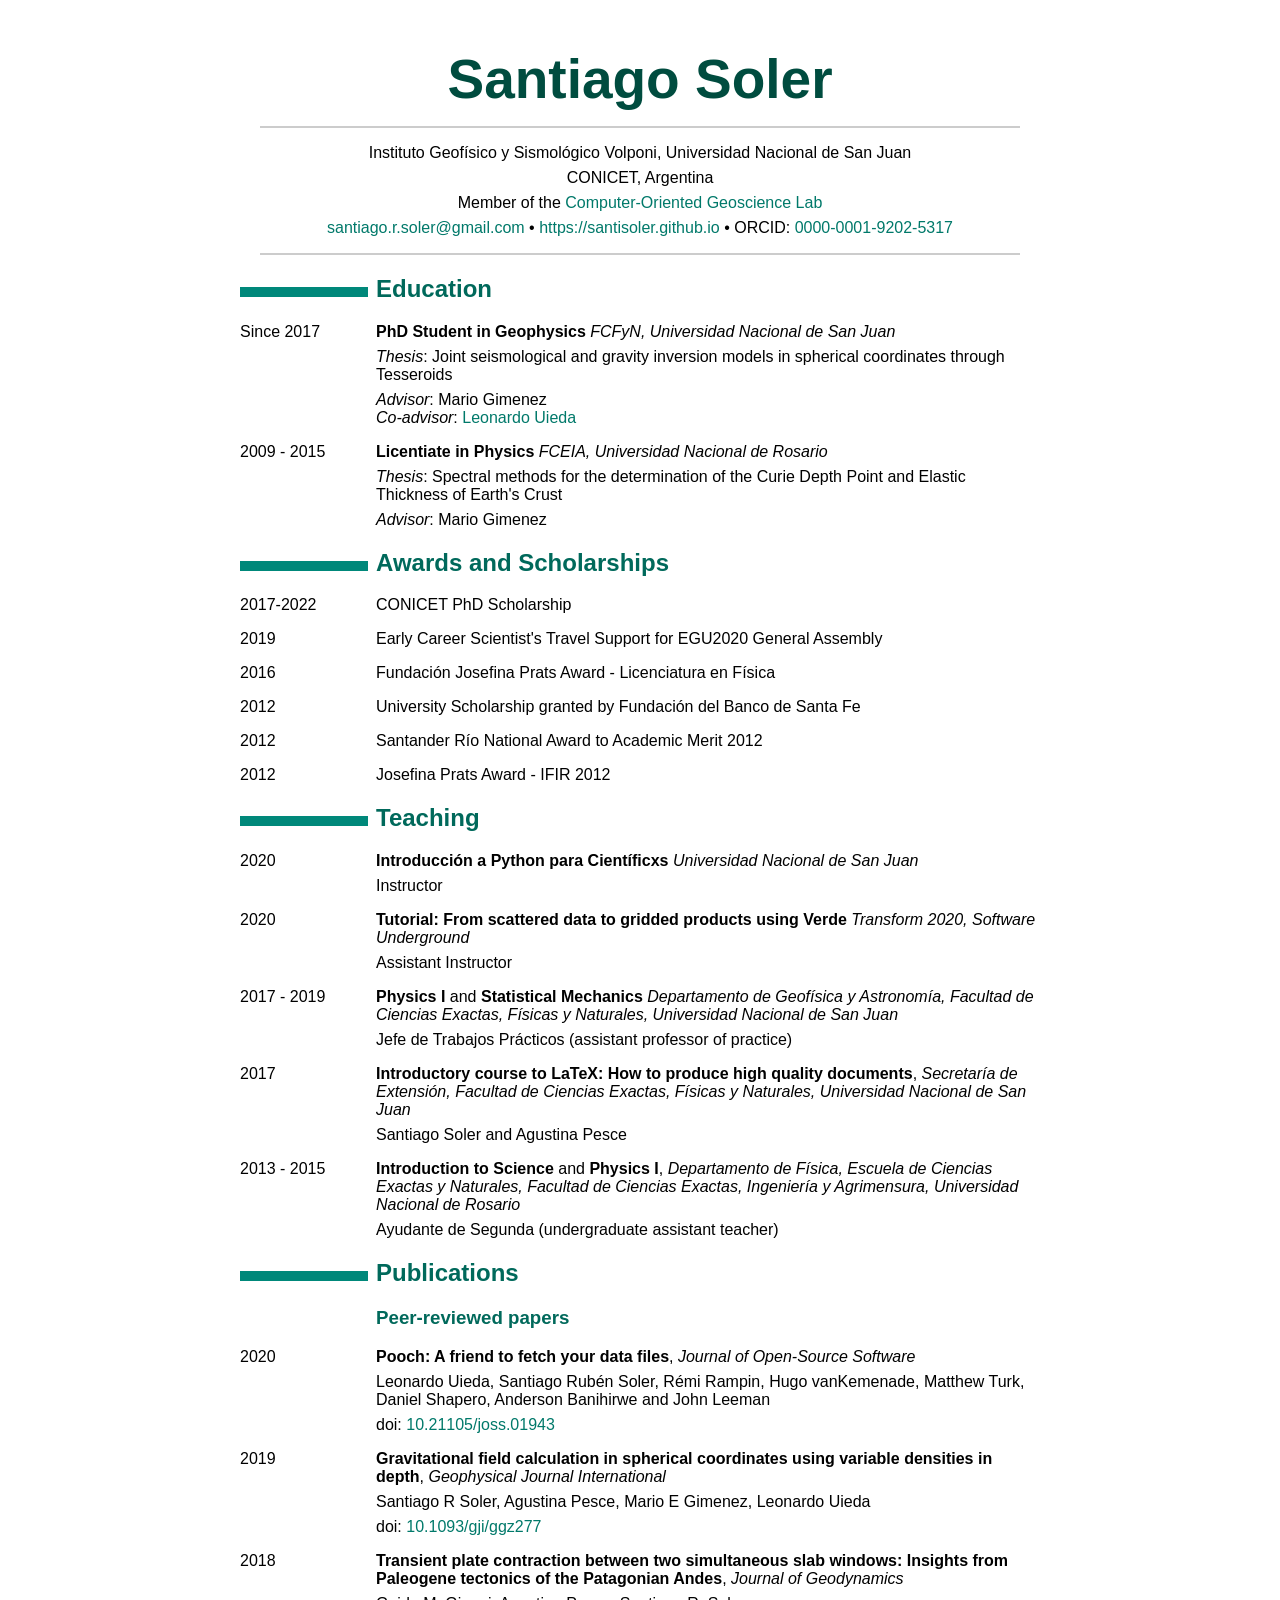
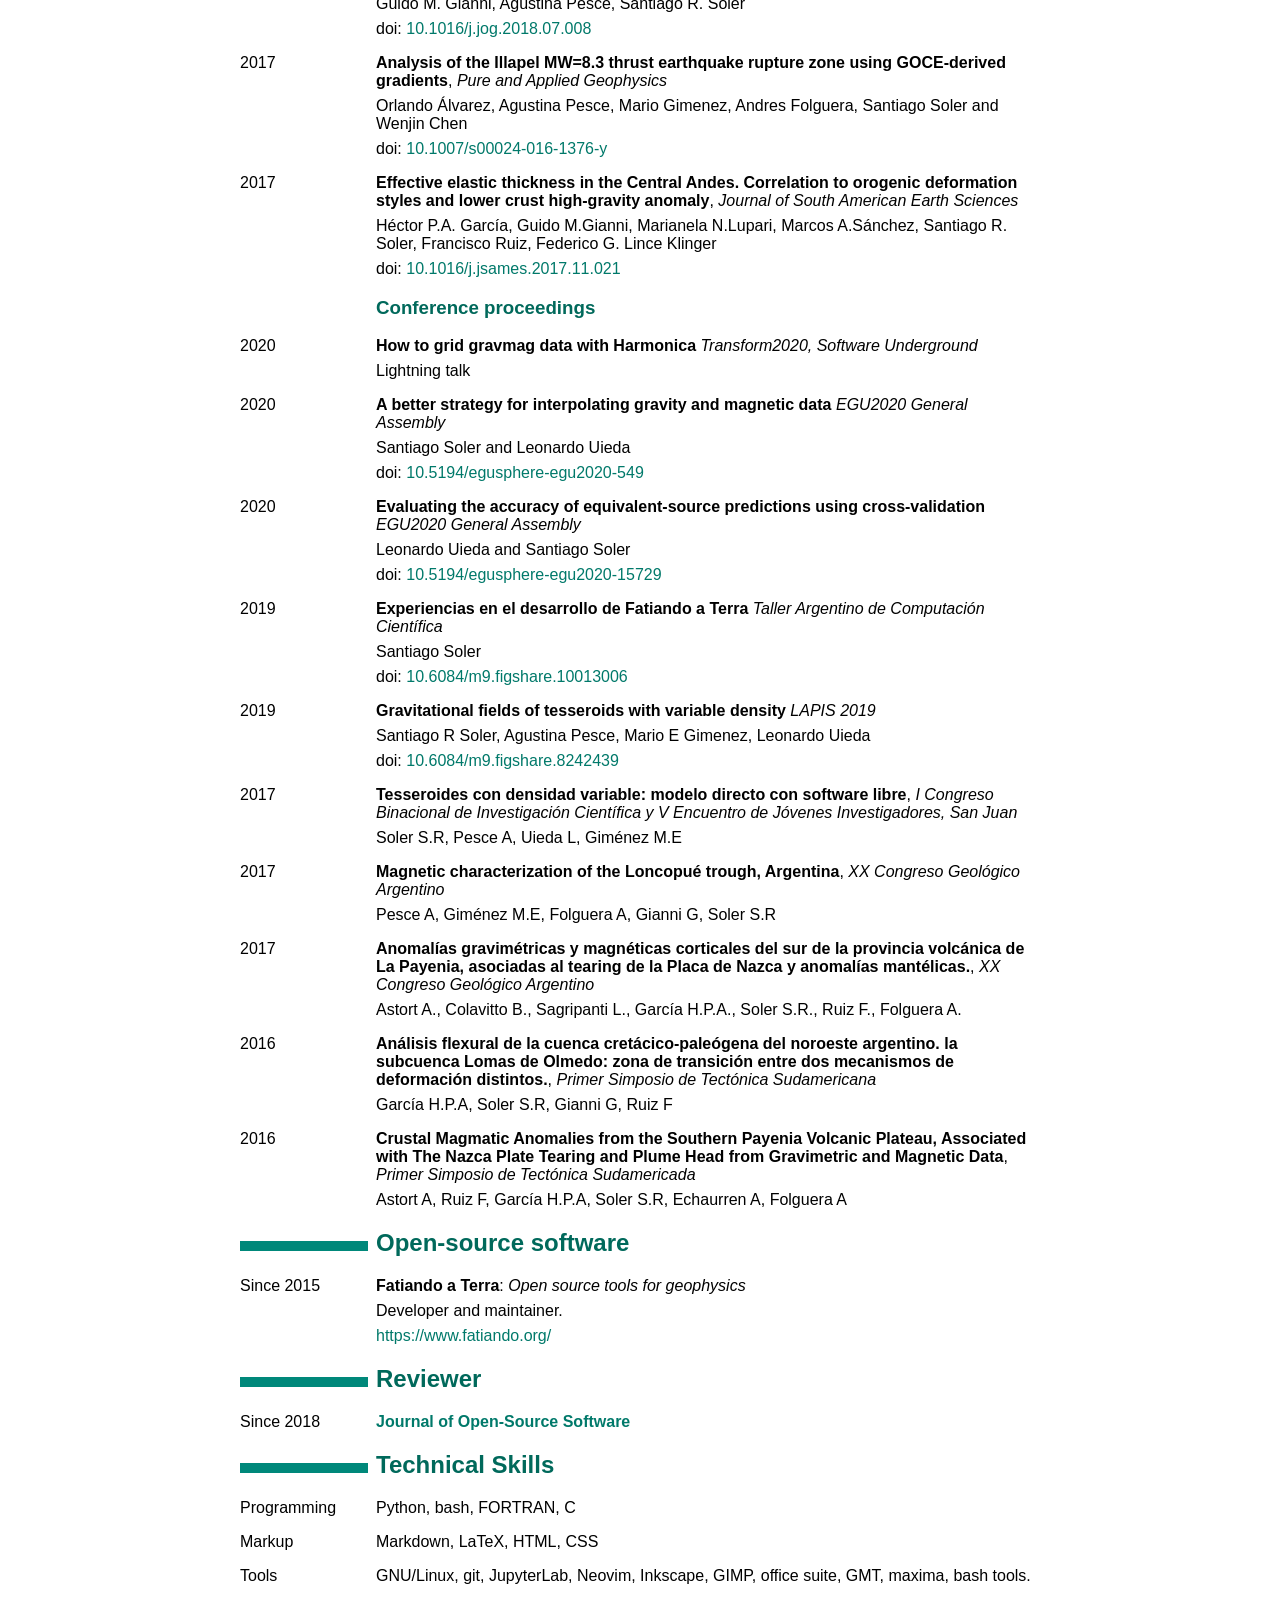
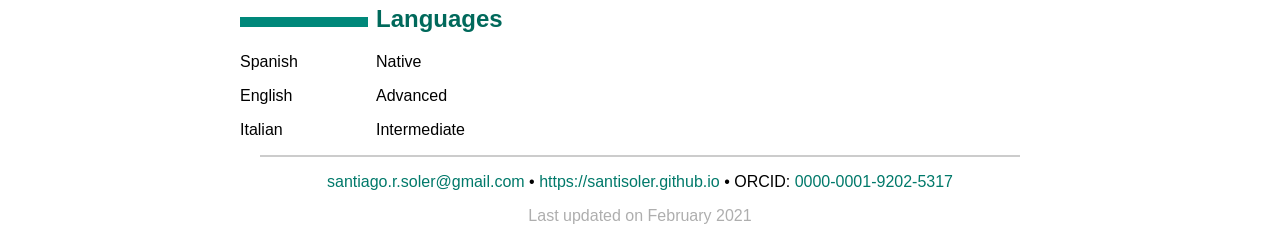
==== index.html @ 2dee93b8 "Deploying to gh-pages from  @ 6dc5b570f784174e209e30cb2386d38e59ea3ace 🚀" ====
<!DOCTYPE html>
<!-- Custom HTML Template for Pandoc intended to build the CV -->
<!-- This is a fork from template.html5 that can be found on -->
<!-- https://github.com/jgm/pandoc-templates/tree/2.5 -->
<html xmlns="http://www.w3.org/1999/xhtml" lang="" xml:lang="">
  <head>
      <meta charset="utf-8" />
      <meta name="generator" content="pandoc" />
      <meta name="viewport" content="width=device-width, initial-scale=1.0, user-scalable=yes" />
                  <title>Santiago Soler</title>
      <style type="text/css">
          code{white-space: pre-wrap;}
          span.smallcaps{font-variant: small-caps;}
          span.underline{text-decoration: underline;}
          div.column{display: inline-block; vertical-align: top; width: 50%;}
          </style>
              <link rel="stylesheet" href="style/style.css" />
              <!--[if lt IE 9]>
        <script src="//cdnjs.cloudflare.com/ajax/libs/html5shiv/3.7.3/html5shiv-printshiv.min.js"></script>
      <![endif]-->
      </head>

  <body>
            <header id="title-block-header">
    <h1 class="title">Santiago Soler</h1>
            </header>
            <hr />
<blockquote>
<p>Instituto Geofísico y Sismológico Volponi, Universidad Nacional de San Juan</p>
<p>CONICET, Argentina</p>
<p>Member of the <a href="https://www.compgeolab.org">Computer-Oriented Geoscience Lab</a></p>
<p><a href="mailto:santiago.r.soler@gmail.com">santiago.r.soler@gmail.com</a> • <a href="https://santisoler.github.io" class="uri">https://santisoler.github.io</a> • ORCID: <a href="https://orcid.org/0000-0001-9202-5317">0000-0001-9202-5317</a></p>
</blockquote>
<hr />
<h2 id="education">Education</h2>
<dl>
<dt>Since 2017</dt>
<dd><p><strong>PhD Student in Geophysics</strong> <em>FCFyN, Universidad Nacional de San Juan</em></p>
<p><em>Thesis</em>: Joint seismological and gravity inversion models in spherical coordinates through Tesseroids</p>
<p><em>Advisor</em>: Mario Gimenez<br/> <em>Co-advisor</em>: <a href="https://www.leouieda.com">Leonardo Uieda</a></p>
</dd>
<dt>2009 - 2015</dt>
<dd><p><strong>Licentiate in Physics</strong> <em>FCEIA, Universidad Nacional de Rosario</em></p>
<p><em>Thesis</em>: Spectral methods for the determination of the Curie Depth Point and Elastic Thickness of Earth's Crust</p>
<p><em>Advisor</em>: Mario Gimenez</p>
</dd>
</dl>
<h2 id="awards-and-scholarships">Awards and Scholarships</h2>
<dl>
<dt>2017-2022</dt>
<dd>CONICET PhD Scholarship
</dd>
<dt>2019</dt>
<dd>Early Career Scientist's Travel Support for EGU2020 General Assembly
</dd>
<dt>2016</dt>
<dd>Fundación Josefina Prats Award - Licenciatura en Física
</dd>
<dt>2012</dt>
<dd>University Scholarship granted by Fundación del Banco de Santa Fe
</dd>
<dt>2012</dt>
<dd>Santander Río National Award to Academic Merit 2012
</dd>
<dt>2012</dt>
<dd>Josefina Prats Award - IFIR 2012
</dd>
</dl>
<h2 id="teaching">Teaching</h2>
<dl>
<dt>2020</dt>
<dd><p><strong>Introducción a Python para Científicxs</strong> <em>Universidad Nacional de San Juan</em></p>
<p>Instructor</p>
</dd>
<dt>2020</dt>
<dd><p><strong>Tutorial: From scattered data to gridded products using Verde</strong> <em>Transform 2020, Software Underground</em></p>
<p>Assistant Instructor</p>
</dd>
<dt>2017 - 2019</dt>
<dd><p><strong>Physics I</strong> and <strong>Statistical Mechanics</strong> <em>Departamento de Geofísica y Astronomía, Facultad de Ciencias Exactas, Físicas y Naturales, Universidad Nacional de San Juan</em></p>
<p>Jefe de Trabajos Prácticos (assistant professor of practice)</p>
</dd>
<dt>2017</dt>
<dd><p><strong>Introductory course to LaTeX: How to produce high quality documents</strong>, <em>Secretaría de Extensión, Facultad de Ciencias Exactas, Físicas y Naturales, Universidad Nacional de San Juan</em></p>
<p>Santiago Soler and Agustina Pesce</p>
</dd>
<dt>2013 - 2015</dt>
<dd><p><strong>Introduction to Science</strong> and <strong>Physics I</strong>, <em>Departamento de Física, Escuela de Ciencias Exactas y Naturales, Facultad de Ciencias Exactas, Ingeniería y Agrimensura, Universidad Nacional de Rosario</em></p>
<p>Ayudante de Segunda (undergraduate assistant teacher)</p>
</dd>
</dl>
<h2 id="publications">Publications</h2>
<h3 id="peer-reviewed-papers">Peer-reviewed papers</h3>
<dl>
<dt>2020</dt>
<dd><p><strong>Pooch: A friend to fetch your data files</strong>, <em>Journal of Open-Source Software</em></p>
<p>Leonardo Uieda, Santiago Rubén Soler, Rémi Rampin, Hugo vanKemenade, Matthew Turk, Daniel Shapero, Anderson Banihirwe and John Leeman</p>
<p>doi: <a href="https://doi.org/10.21105/joss.01943">10.21105/joss.01943</a></p>
</dd>
<dt>2019</dt>
<dd><p><strong>Gravitational field calculation in spherical coordinates using variable densities in depth</strong>, <em>Geophysical Journal International</em></p>
<p>Santiago R Soler, Agustina Pesce, Mario E Gimenez, Leonardo Uieda</p>
<p>doi: <a href="https://doi.org/10.1093/gji/ggz277">10.1093/gji/ggz277</a></p>
</dd>
<dt>2018</dt>
<dd><p><strong>Transient plate contraction between two simultaneous slab windows: Insights from Paleogene tectonics of the Patagonian Andes</strong>, <em>Journal of Geodynamics</em></p>
<p>Guido M. Gianni, Agustina Pesce, Santiago R. Soler</p>
<p>doi: <a href="https://doi.org/10.1016/j.jog.2018.07.008">10.1016/j.jog.2018.07.008</a></p>
</dd>
<dt>2017</dt>
<dd><p><strong>Analysis of the Illapel MW=8.3 thrust earthquake rupture zone using GOCE-derived gradients</strong>, <em>Pure and Applied Geophysics</em></p>
<p>Orlando Álvarez, Agustina Pesce, Mario Gimenez, Andres Folguera, Santiago Soler and Wenjin Chen</p>
<p>doi: <a href="https://doi.org/10.1007/s00024-016-1376-y">10.1007/s00024-016-1376-y</a></p>
</dd>
<dt>2017</dt>
<dd><p><strong>Effective elastic thickness in the Central Andes. Correlation to orogenic deformation styles and lower crust high-gravity anomaly</strong>, <em>Journal of South American Earth Sciences</em></p>
<p>Héctor P.A. García, Guido M.Gianni, Marianela N.Lupari, Marcos A.Sánchez, Santiago R. Soler, Francisco Ruiz, Federico G. Lince Klinger</p>
<p>doi: <a href="https://doi.org/10.1016/j.jsames.2017.11.021">10.1016/j.jsames.2017.11.021</a></p>
</dd>
</dl>
<h3 id="conference-proceedings">Conference proceedings</h3>
<dl>
<dt>2020</dt>
<dd><p><strong>How to grid gravmag data with Harmonica</strong> <em>Transform2020, Software Underground</em></p>
<p>Lightning talk</p>
</dd>
<dt>2020</dt>
<dd><p><strong>A better strategy for interpolating gravity and magnetic data</strong> <em>EGU2020 General Assembly</em></p>
<p>Santiago Soler and Leonardo Uieda</p>
<p>doi: <a href="https://doi.org/10.5194/egusphere-egu2020-549">10.5194/egusphere-egu2020-549</a></p>
</dd>
<dt>2020</dt>
<dd><p><strong>Evaluating the accuracy of equivalent-source predictions using cross-validation</strong> <em>EGU2020 General Assembly</em></p>
<p>Leonardo Uieda and Santiago Soler</p>
<p>doi: <a href="https://doi.org/10.5194/egusphere-egu2020-15729">10.5194/egusphere-egu2020-15729</a></p>
</dd>
<dt>2019</dt>
<dd><p><strong>Experiencias en el desarrollo de Fatiando a Terra</strong> <em>Taller Argentino de Computación Científica</em></p>
<p>Santiago Soler</p>
<p>doi: <a href="https://doi.org/10.6084/m9.figshare.10013006">10.6084/m9.figshare.10013006</a></p>
</dd>
<dt>2019</dt>
<dd><p><strong>Gravitational fields of tesseroids with variable density</strong> <em>LAPIS 2019</em></p>
<p>Santiago R Soler, Agustina Pesce, Mario E Gimenez, Leonardo Uieda</p>
<p>doi: <a href="https://doi.org/10.6084/m9.figshare.8242439">10.6084/m9.figshare.8242439</a></p>
</dd>
<dt>2017</dt>
<dd><p><strong>Tesseroides con densidad variable: modelo directo con software libre</strong>, <em>I Congreso Binacional de Investigación Científica y V Encuentro de Jóvenes Investigadores, San Juan</em></p>
<p>Soler S.R, Pesce A, Uieda L, Giménez M.E</p>
</dd>
<dt>2017</dt>
<dd><p><strong>Magnetic characterization of the Loncopué trough, Argentina</strong>, <em>XX Congreso Geológico Argentino</em></p>
<p>Pesce A, Giménez M.E, Folguera A, Gianni G, Soler S.R</p>
</dd>
<dt>2017</dt>
<dd><p><strong>Anomalías gravimétricas y magnéticas corticales del sur de la provincia volcánica de La Payenia, asociadas al tearing de la Placa de Nazca y anomalías mantélicas.</strong>, <em>XX Congreso Geológico Argentino</em></p>
<p>Astort A., Colavitto B., Sagripanti L., García H.P.A., Soler S.R., Ruiz F., Folguera A.</p>
</dd>
<dt>2016</dt>
<dd><p><strong>Análisis flexural de la cuenca cretácico-paleógena del noroeste argentino. la subcuenca Lomas de Olmedo: zona de transición entre dos mecanismos de deformación distintos.</strong>, <em>Primer Simposio de Tectónica Sudamericana</em></p>
<p>García H.P.A, Soler S.R, Gianni G, Ruiz F</p>
</dd>
<dt>2016</dt>
<dd><p><strong>Crustal Magmatic Anomalies from the Southern Payenia Volcanic Plateau, Associated with The Nazca Plate Tearing and Plume Head from Gravimetric and Magnetic Data</strong>, <em>Primer Simposio de Tectónica Sudamericada</em></p>
<p>Astort A, Ruiz F, García H.P.A, Soler S.R, Echaurren A, Folguera A</p>
</dd>
</dl>
<h2 id="open-source-software">Open-source software</h2>
<dl>
<dt>Since 2015</dt>
<dd><p><strong>Fatiando a Terra</strong>: <em>Open source tools for geophysics</em></p>
<p>Developer and maintainer.</p>
<p><a href="https://www.fatiando.org/" class="uri">https://www.fatiando.org/</a></p>
</dd>
</dl>
<h2 id="reviewer">Reviewer</h2>
<dl>
<dt>Since 2018</dt>
<dd><a href="https://joss.theoj.org/"><strong>Journal of Open-Source Software</strong></a>
</dd>
</dl>
<h2 id="technical-skills">Technical Skills</h2>
<dl>
<dt>Programming</dt>
<dd>Python, bash, FORTRAN, C
</dd>
<dt>Markup</dt>
<dd>Markdown, LaTeX, HTML, CSS
</dd>
<dt>Tools</dt>
<dd>GNU/Linux, git, JupyterLab, Neovim, Inkscape, GIMP, office suite, GMT, maxima, bash tools.
</dd>
</dl>
<h2 id="languages">Languages</h2>
<dl>
<dt>Spanish</dt>
<dd>Native
</dd>
<dt>English</dt>
<dd>Advanced
</dd>
<dt>Italian</dt>
<dd>Intermediate
</dd>
</dl>
<hr />
<blockquote>
<p><a href="mailto:santiago.r.soler@gmail.com">santiago.r.soler@gmail.com</a> • <a href="https://santisoler.github.io" class="uri">https://santisoler.github.io</a> • ORCID: <a href="https://orcid.org/0000-0001-9202-5317">0000-0001-9202-5317</a></p>
</blockquote>
            <blockquote>
    <p class="footer">Last updated on February 2021</p>
    </blockquote>
      </body>

</html>
---- style/style.css ----
/*
 * Copyright 2020 Santiago Soler <santiago.r.soler@gmail.com>
 *
 * Content under CC BY-SA 4.0 License
 *
 * Forked from:
 *
 * Copyright 2013 Christophe-Marie Duquesne <chmd@chmd.fr>
 *
 * CSS for making a resume with pandoc. Inspired by moderncv.
 *
 * This CSS document is delivered to you under the CC BY-SA 3.0 License.
 * https://creativecommons.org/licenses/by-sa/3.0/deed.en_US
 */

/* Whole document */
body {
    font-family: "Helvetica Neue", Helvetica, Arial, sans-serif;
    width: 800px;
    margin: auto;
    background: #FFFFFF;
    padding: 10px 10px 10px 10px;
}

/* Title of the resume */
h1 {
    font-size: 55px;
    color: #004C3F;
    text-align:center;
    margin-bottom:15px;
}

/* Titles of categories */
h2, h3 {
    color: #00695B;
}
/* There is a bar just before each category */
h2:before {
    content: "";
    display: inline-block;
    margin-right:1%;
    width: 16%;
    height: 10px;
    background-color: #00887A;
}

h3:before {
    content: "";
    display: inline-block;
    margin-right:1%;
    width: 16%;
    height: 10px;
}

/* Definitions */
dt {
    float: left;
    clear: left;
    width: 17%;
    /*font-weight: bold;*/
}
dd {
    margin-left: 17%;
    margin-bottom: 2%;
}
p {
    margin-top:0;
    margin-bottom:7px;
}

/* Blockquotes */
blockquote {
    text-align: center
}

/* Links */
a {
    text-decoration: none;
    color: #00796A;
}
a:hover, a:active {
    text-decoration: underline;
}

/* Horizontal separators */
hr {
    background-color: #ccc;
    border-width: 0px;
    height: 2px;
    width: 95%;
}

.footer {
    color: #aeaeae;
}
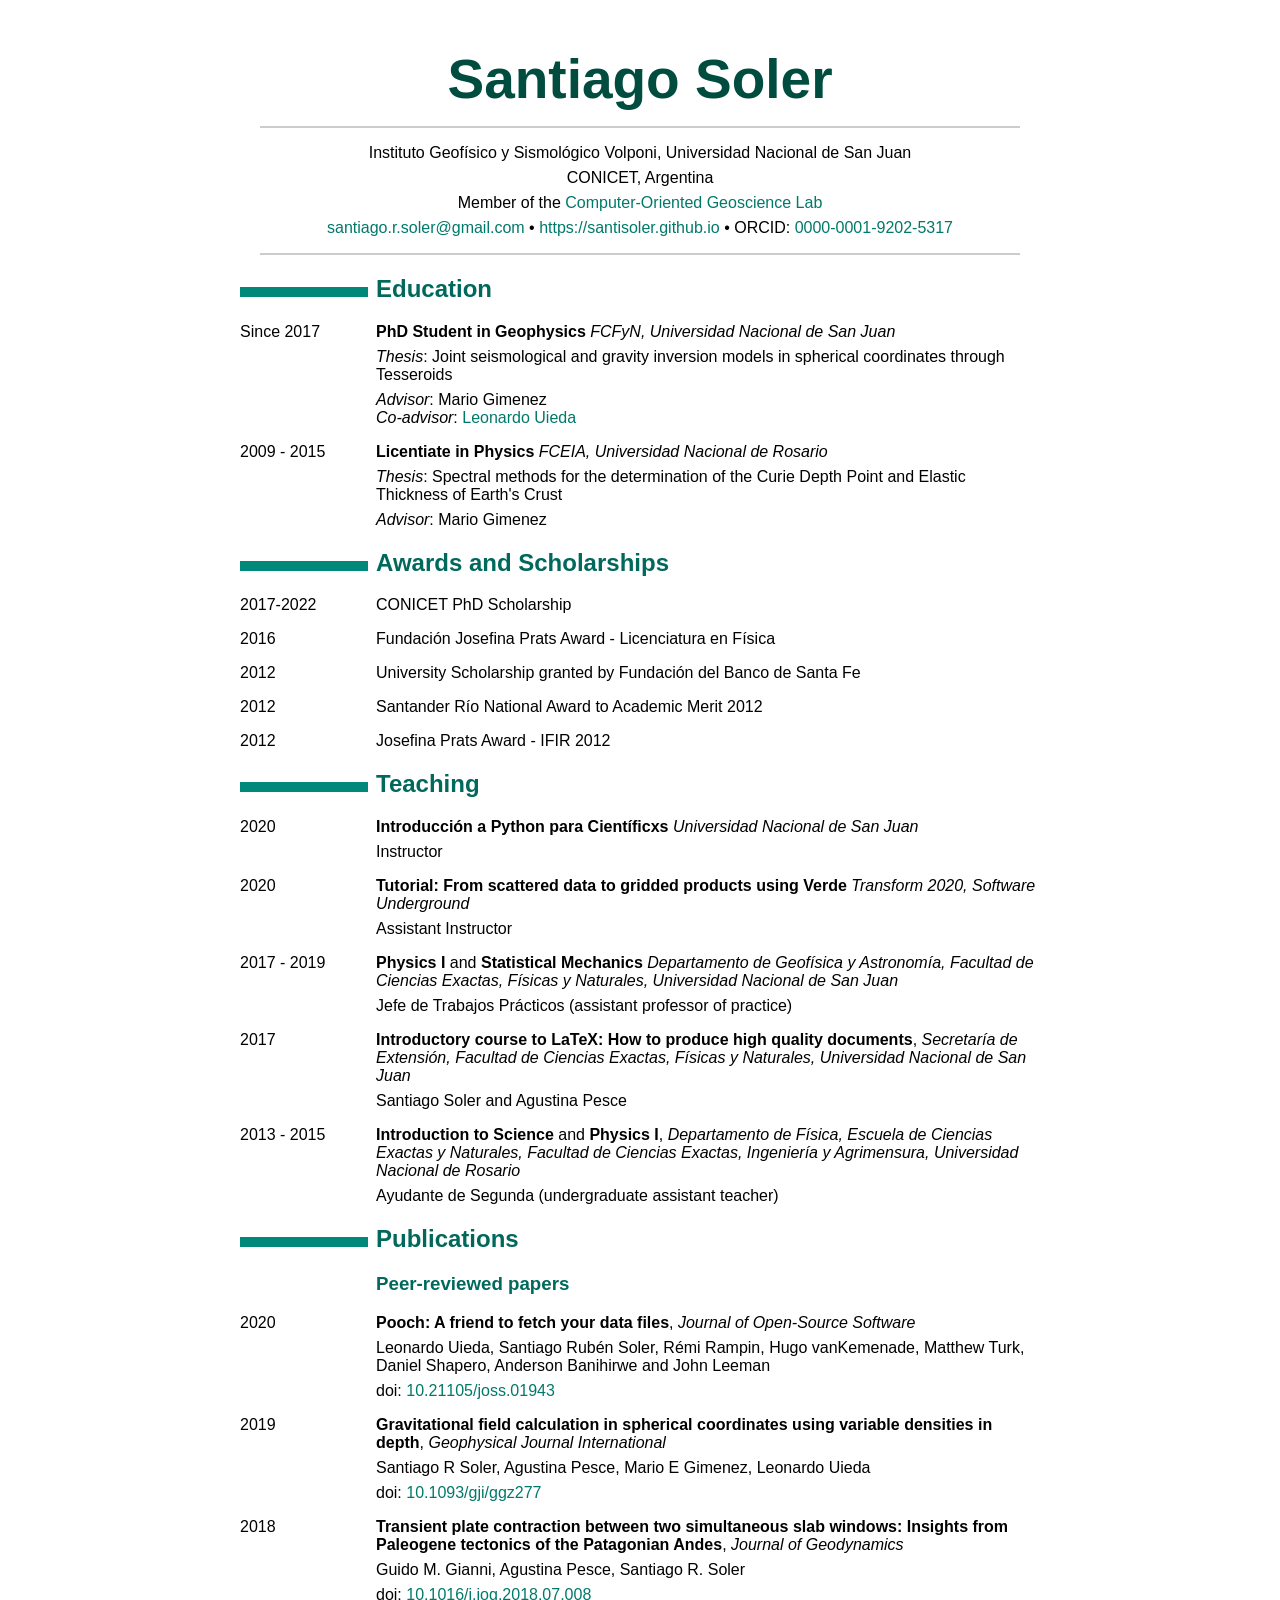
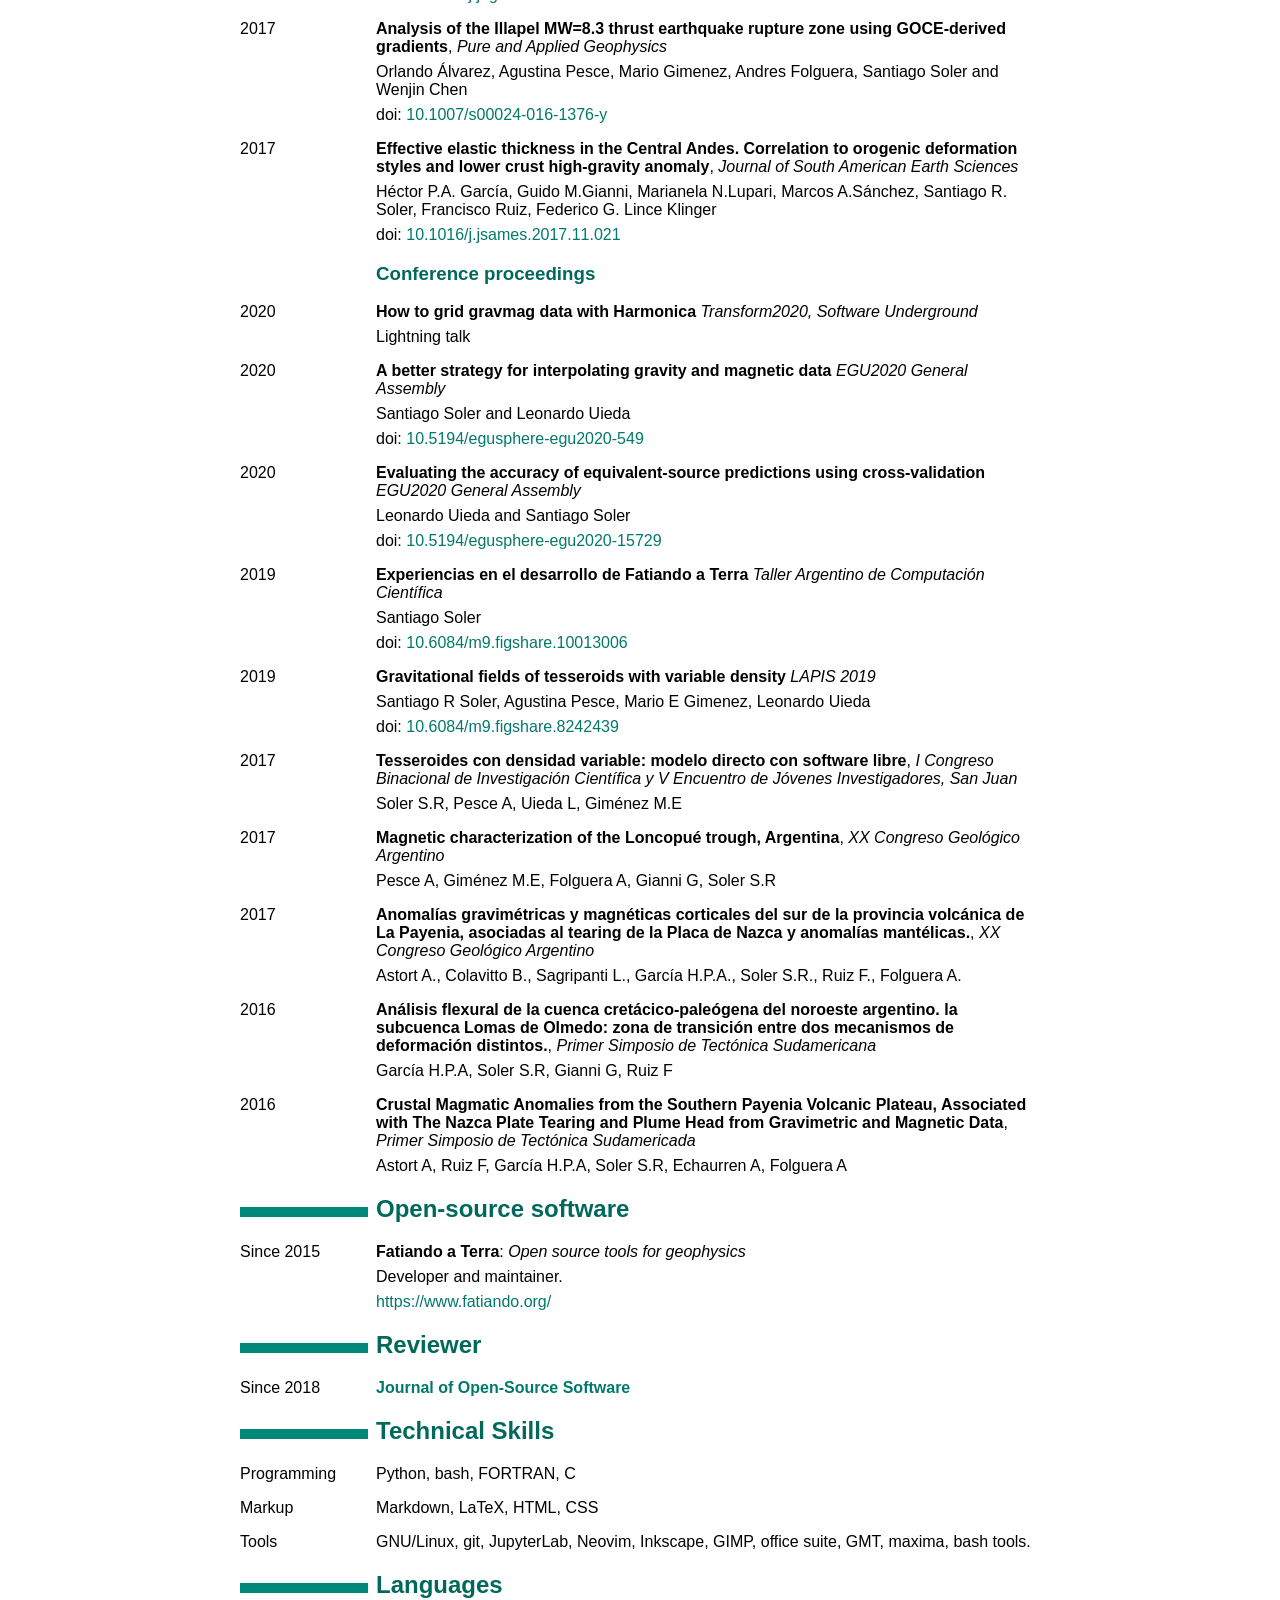
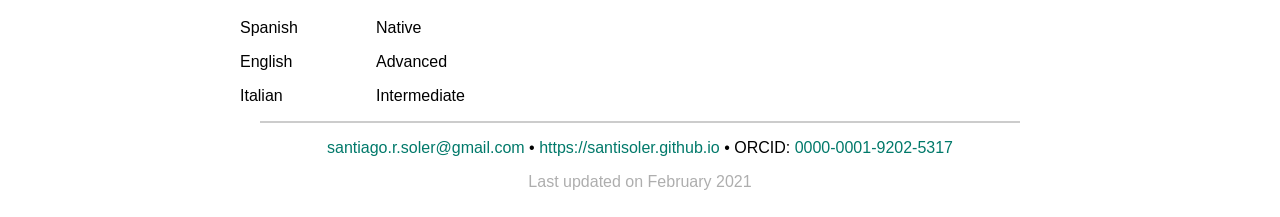
==== commit 0b284374: "Deploying to gh-pages from @ santisoler/cv@11b98ad9c1ffdcb9cd5d49ecf5982841167080f9 🚀" ====
--- a/index.html
+++ b/index.html
@@ -50,9 +50,6 @@
 <dt>2017-2022</dt>
 <dd>CONICET PhD Scholarship
 </dd>
-<dt>2019</dt>
-<dd>Early Career Scientist's Travel Support for EGU2020 General Assembly
-</dd>
 <dt>2016</dt>
 <dd>Fundación Josefina Prats Award - Licenciatura en Física
 </dd>
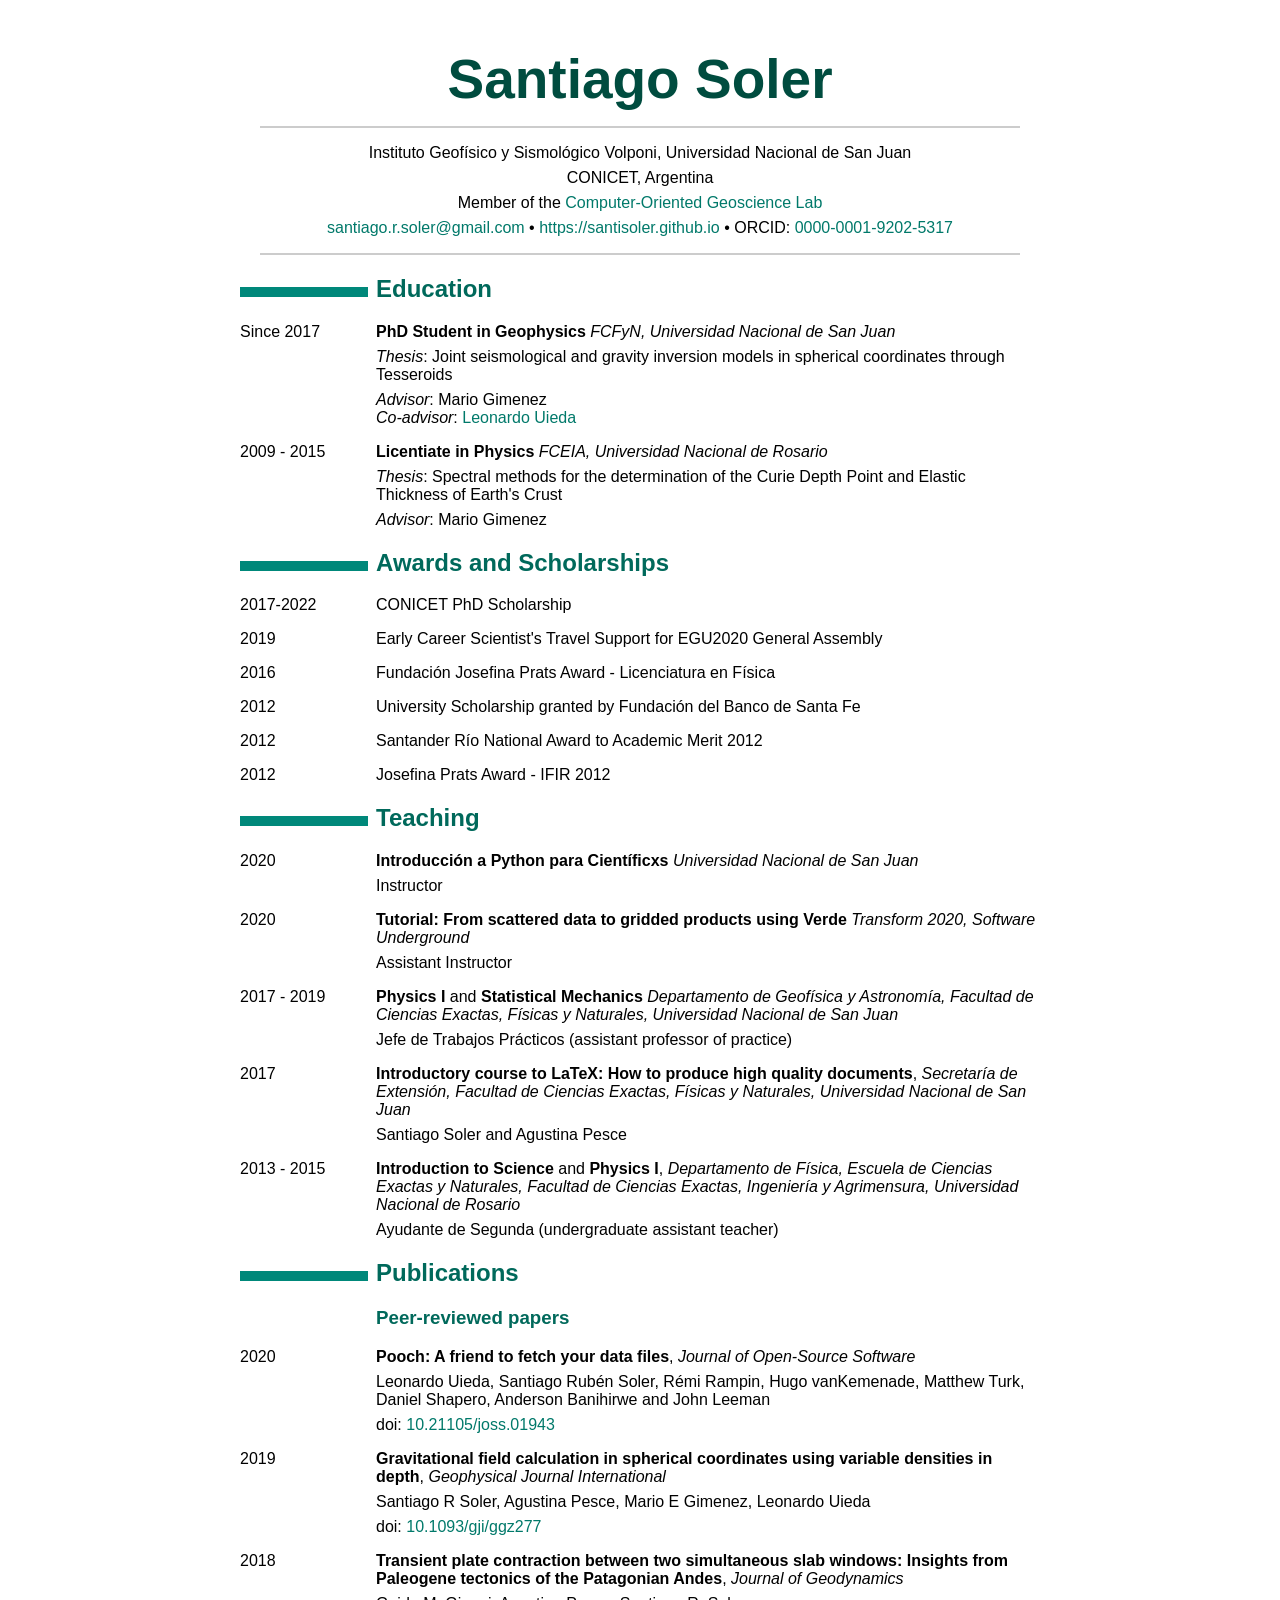
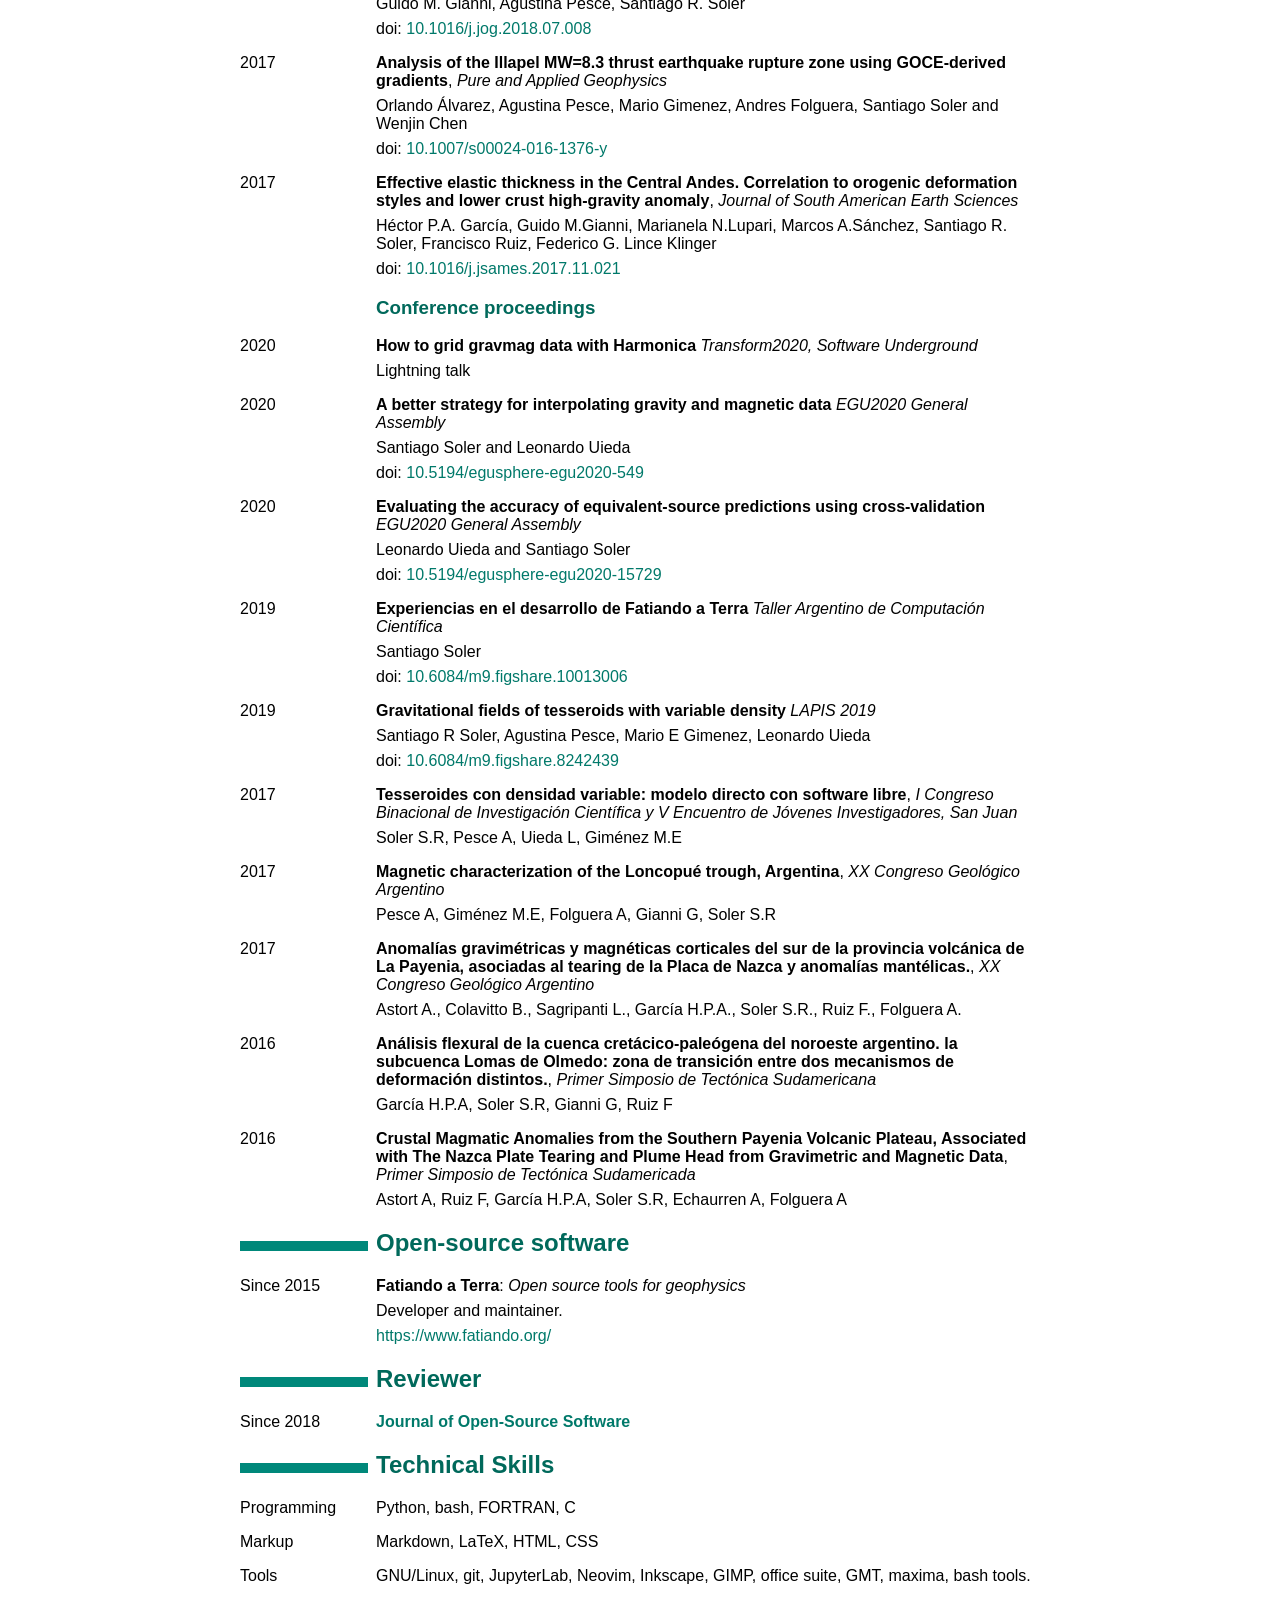
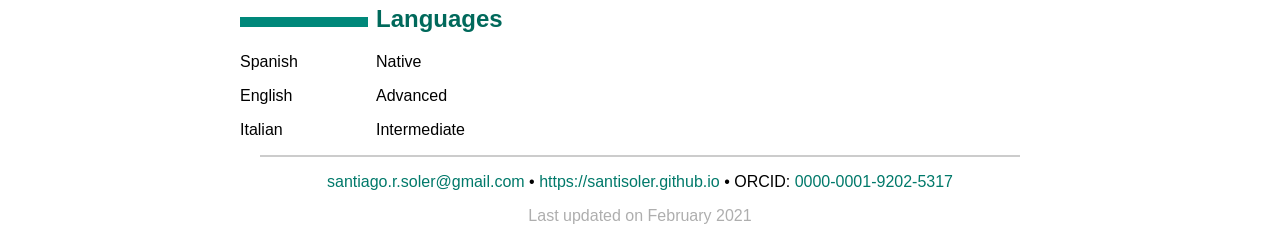
==== commit a19d1047: "Deploying to gh-pages from @ santisoler/cv@6c3956d08738e0e2c314ffc3f5fa2f62bcb7b64f 🚀" ====
--- a/index.html
+++ b/index.html
@@ -50,6 +50,9 @@
 <dt>2017-2022</dt>
 <dd>CONICET PhD Scholarship
 </dd>
+<dt>2019</dt>
+<dd>Early Career Scientist's Travel Support for EGU2020 General Assembly
+</dd>
 <dt>2016</dt>
 <dd>Fundación Josefina Prats Award - Licenciatura en Física
 </dd>
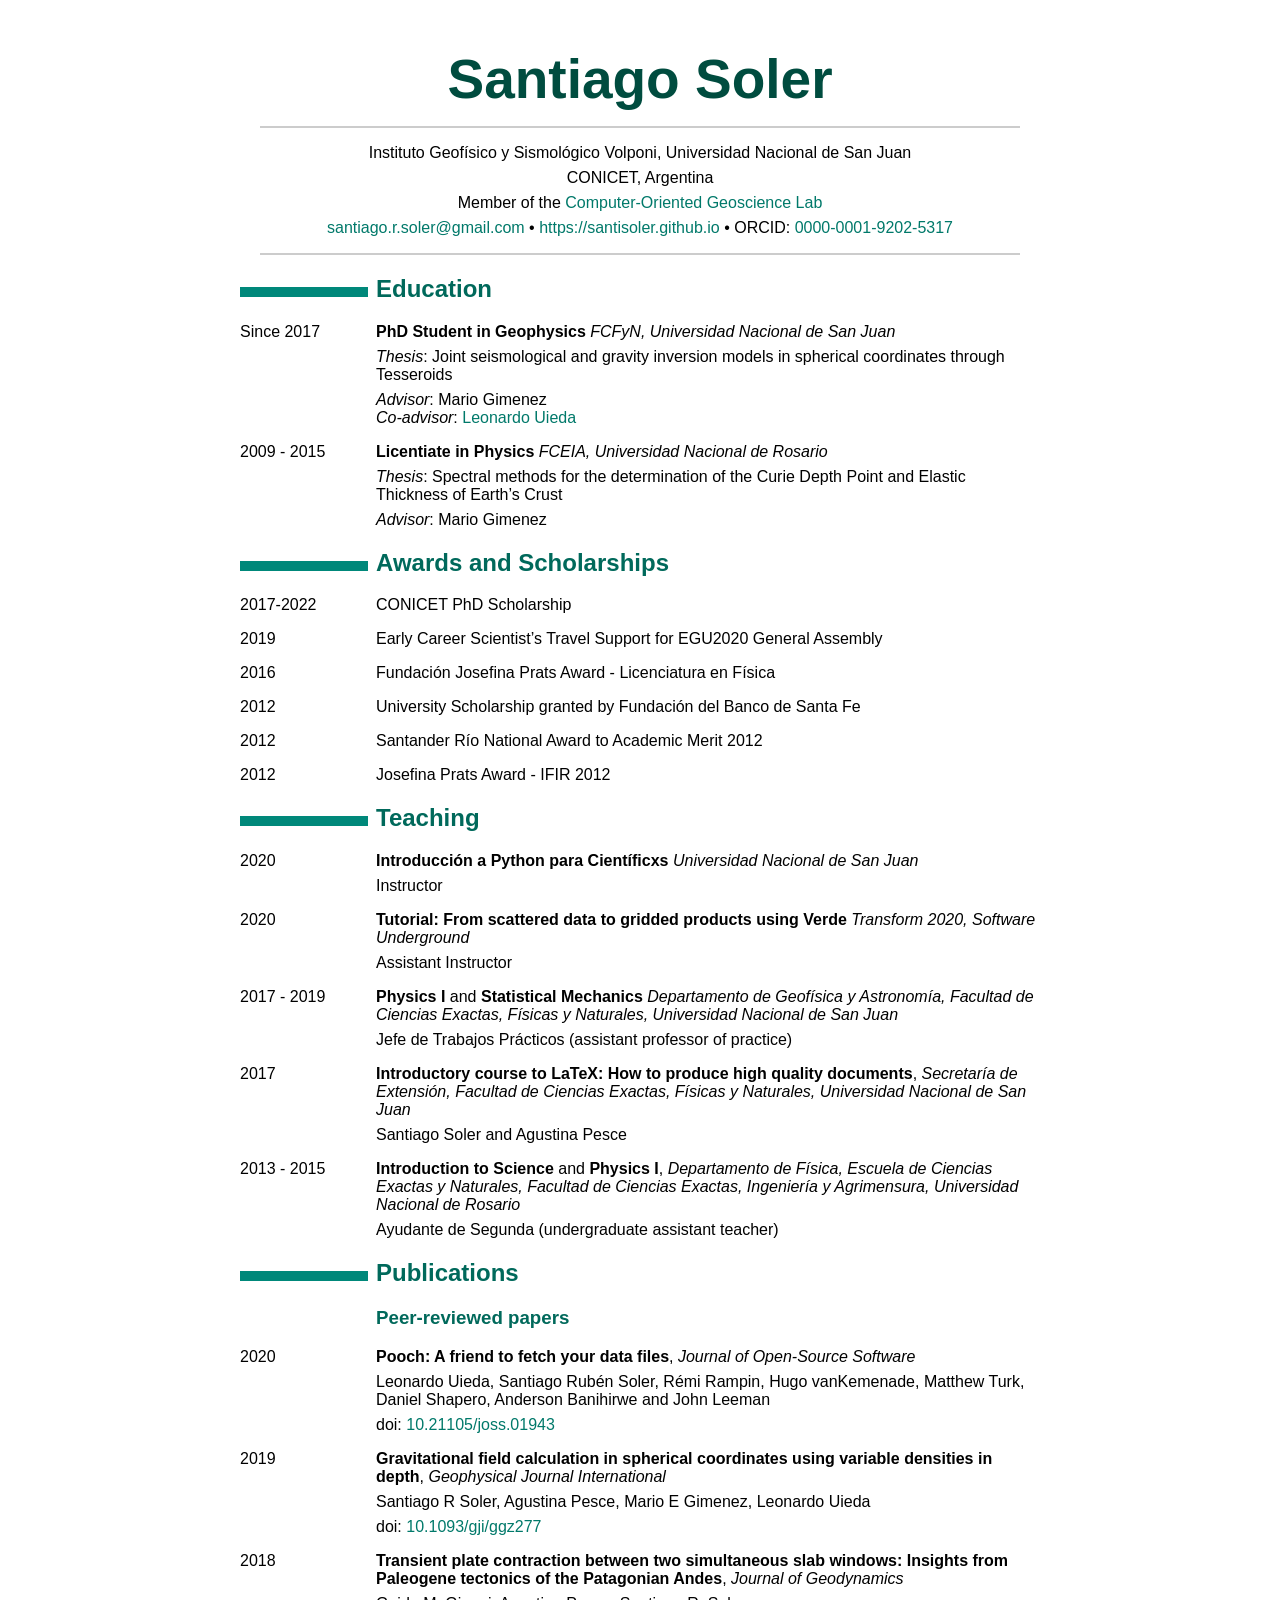
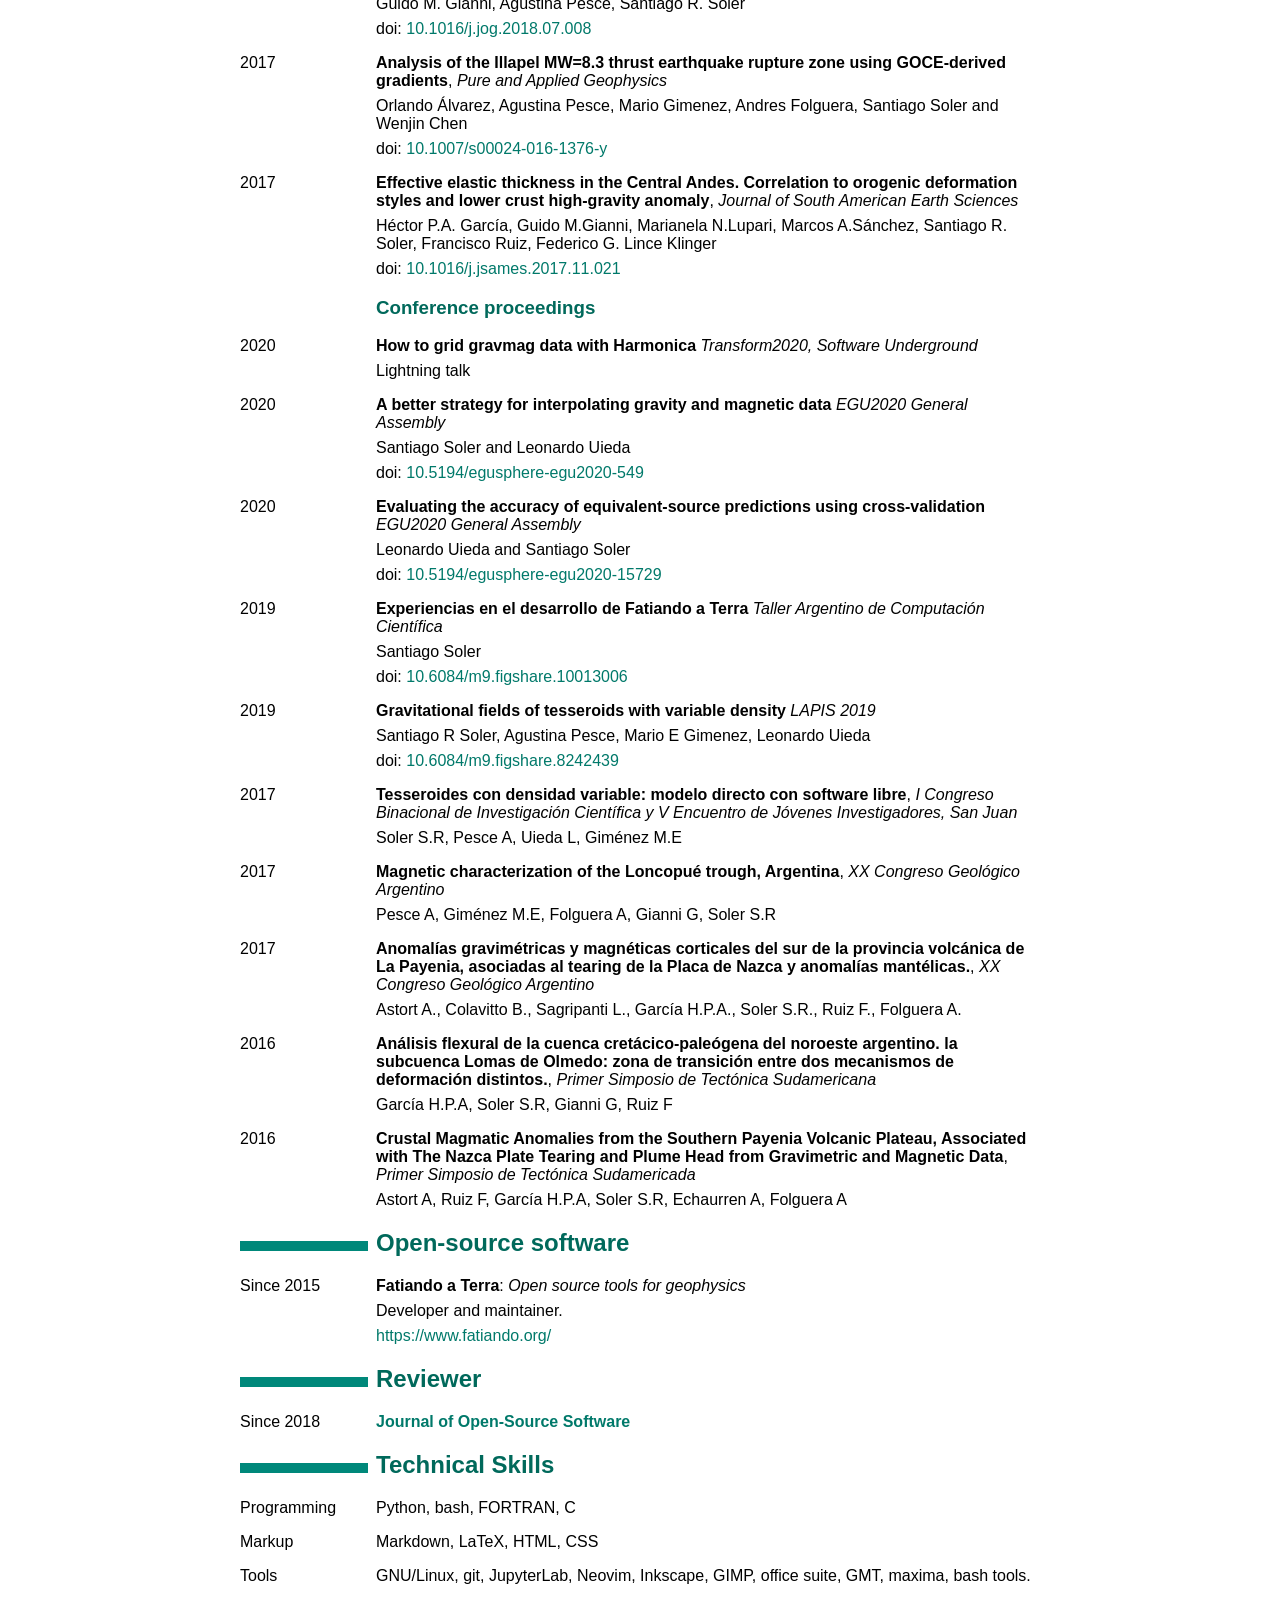
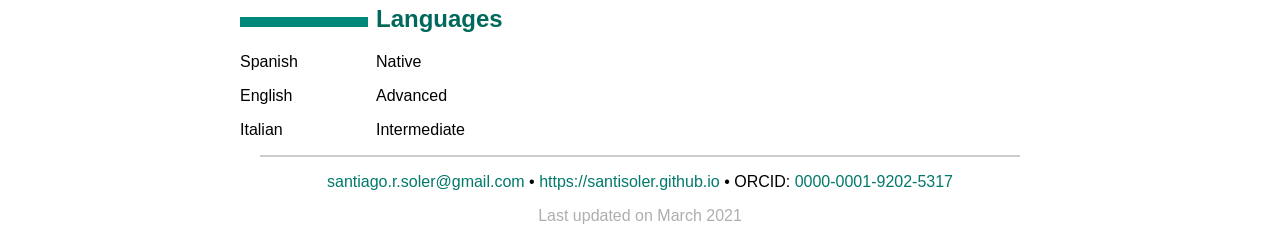
==== commit 769fd50a: "Deploying to gh-pages from @ santisoler/cv@028408d361c2d8666e90c2b02cb24070c12897f7 🚀" ====
--- a/index.html
+++ b/index.html
@@ -29,7 +29,7 @@
 <p>Instituto Geofísico y Sismológico Volponi, Universidad Nacional de San Juan</p>
 <p>CONICET, Argentina</p>
 <p>Member of the <a href="https://www.compgeolab.org">Computer-Oriented Geoscience Lab</a></p>
-<p><a href="mailto:santiago.r.soler@gmail.com">santiago.r.soler@gmail.com</a> • <a href="https://santisoler.github.io" class="uri">https://santisoler.github.io</a> • ORCID: <a href="https://orcid.org/0000-0001-9202-5317">0000-0001-9202-5317</a></p>
+<p><a href="mailto:santiago.r.soler@gmail.com" class="email">santiago.r.soler@gmail.com</a> • <a href="https://santisoler.github.io">https://santisoler.github.io</a> • ORCID: <a href="https://orcid.org/0000-0001-9202-5317">0000-0001-9202-5317</a></p>
 </blockquote>
 <hr />
 <h2 id="education">Education</h2>
@@ -41,7 +41,7 @@
 </dd>
 <dt>2009 - 2015</dt>
 <dd><p><strong>Licentiate in Physics</strong> <em>FCEIA, Universidad Nacional de Rosario</em></p>
-<p><em>Thesis</em>: Spectral methods for the determination of the Curie Depth Point and Elastic Thickness of Earth's Crust</p>
+<p><em>Thesis</em>: Spectral methods for the determination of the Curie Depth Point and Elastic Thickness of Earth’s Crust</p>
 <p><em>Advisor</em>: Mario Gimenez</p>
 </dd>
 </dl>
@@ -51,7 +51,7 @@
 <dd>CONICET PhD Scholarship
 </dd>
 <dt>2019</dt>
-<dd>Early Career Scientist's Travel Support for EGU2020 General Assembly
+<dd>Early Career Scientist’s Travel Support for EGU2020 General Assembly
 </dd>
 <dt>2016</dt>
 <dd>Fundación Josefina Prats Award - Licenciatura en Física
@@ -170,7 +170,7 @@
 <dt>Since 2015</dt>
 <dd><p><strong>Fatiando a Terra</strong>: <em>Open source tools for geophysics</em></p>
 <p>Developer and maintainer.</p>
-<p><a href="https://www.fatiando.org/" class="uri">https://www.fatiando.org/</a></p>
+<p><a href="https://www.fatiando.org/">https://www.fatiando.org/</a></p>
 </dd>
 </dl>
 <h2 id="reviewer">Reviewer</h2>
@@ -205,10 +205,10 @@
 </dl>
 <hr />
 <blockquote>
-<p><a href="mailto:santiago.r.soler@gmail.com">santiago.r.soler@gmail.com</a> • <a href="https://santisoler.github.io" class="uri">https://santisoler.github.io</a> • ORCID: <a href="https://orcid.org/0000-0001-9202-5317">0000-0001-9202-5317</a></p>
+<p><a href="mailto:santiago.r.soler@gmail.com" class="email">santiago.r.soler@gmail.com</a> • <a href="https://santisoler.github.io">https://santisoler.github.io</a> • ORCID: <a href="https://orcid.org/0000-0001-9202-5317">0000-0001-9202-5317</a></p>
 </blockquote>
             <blockquote>
-    <p class="footer">Last updated on February 2021</p>
+    <p class="footer">Last updated on March 2021</p>
     </blockquote>
       </body>
 
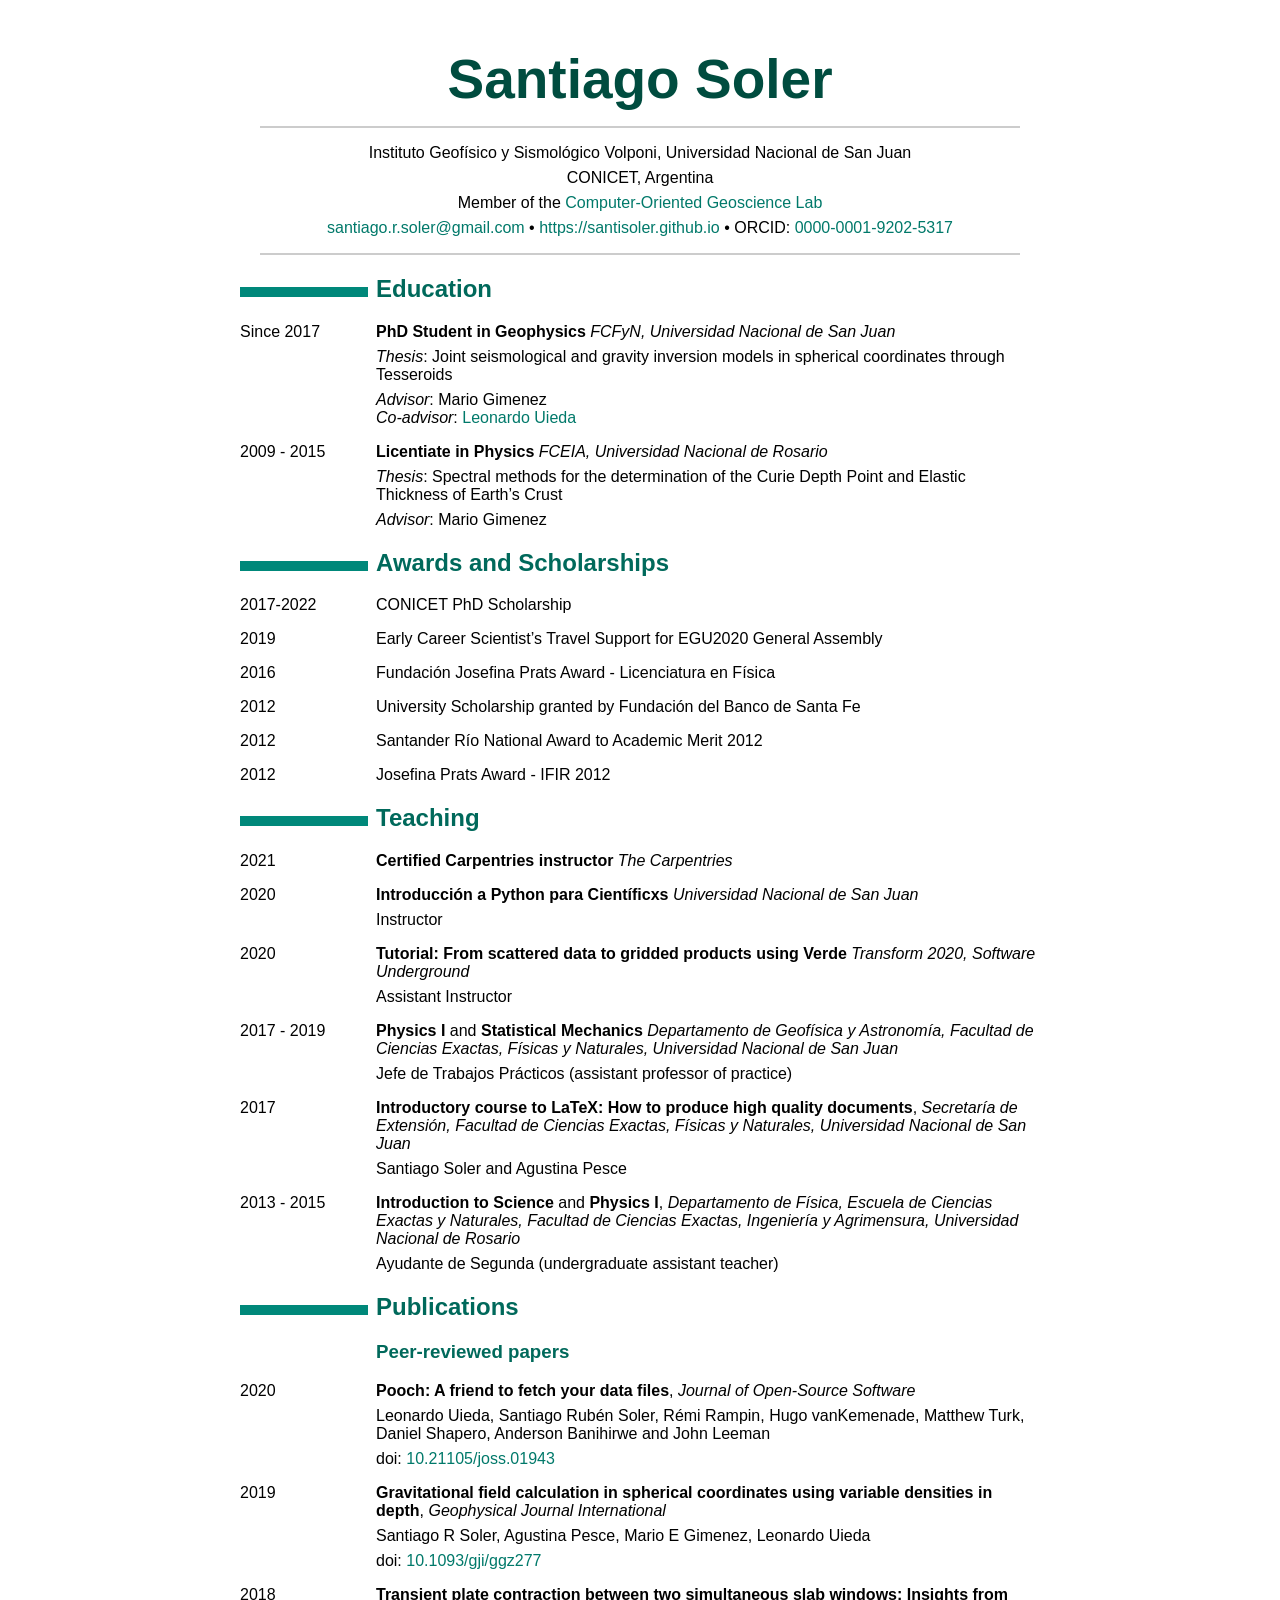
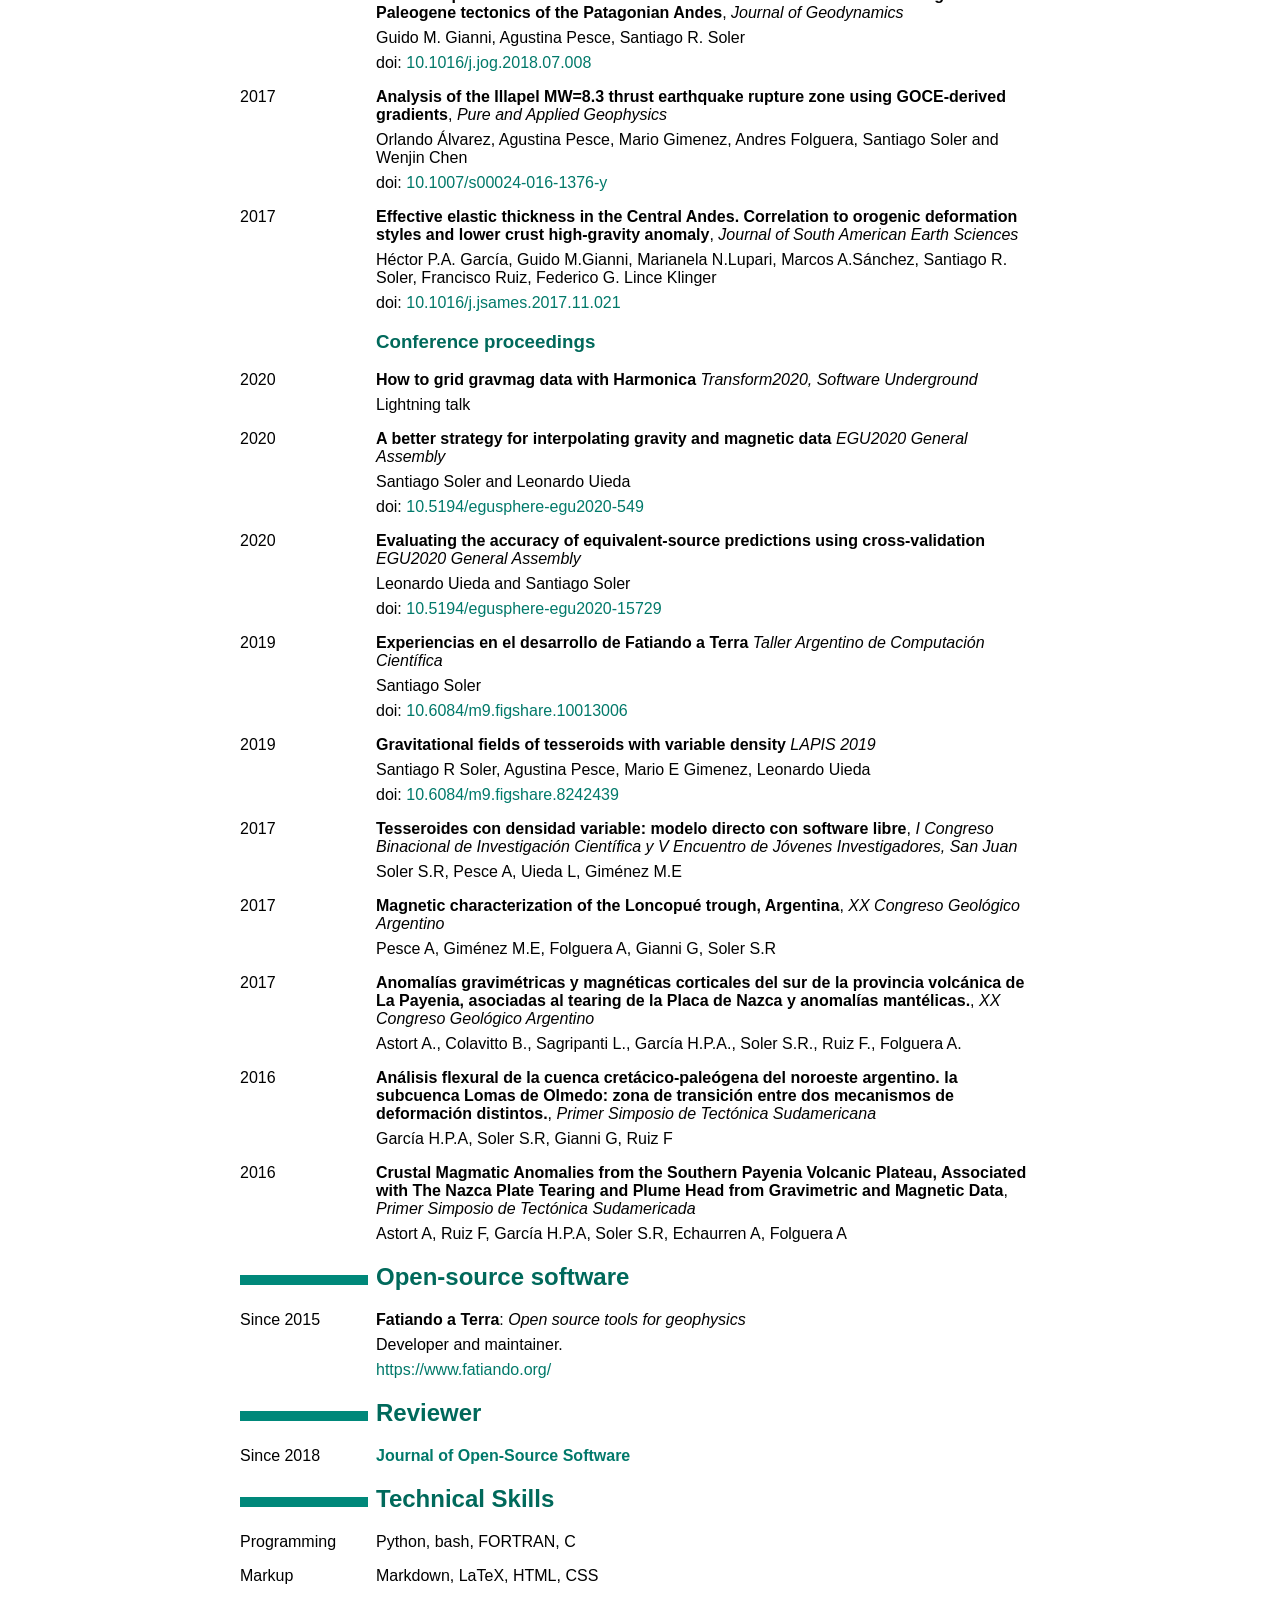
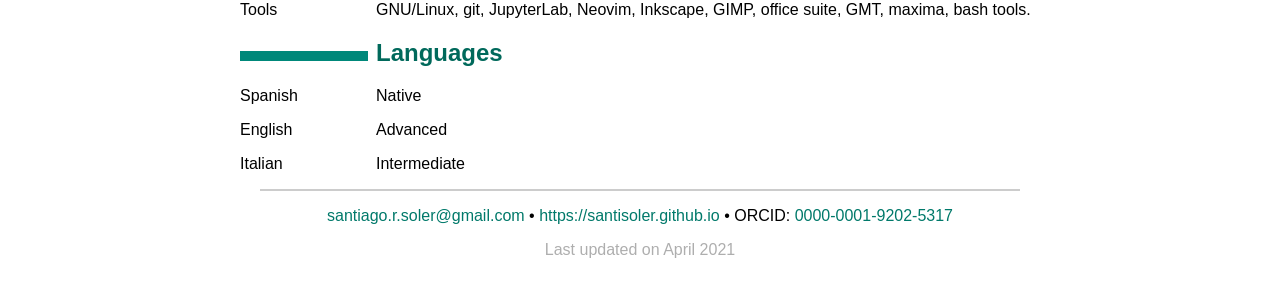
==== commit 5f3e5b2b: "Deploying to gh-pages from @ santisoler/cv@8917324c605fc405ee3940dafdb9049a4a456dcb 🚀" ====
--- a/index.html
+++ b/index.html
@@ -68,6 +68,9 @@
 </dl>
 <h2 id="teaching">Teaching</h2>
 <dl>
+<dt>2021</dt>
+<dd><strong>Certified Carpentries instructor</strong> <em>The Carpentries</em>
+</dd>
 <dt>2020</dt>
 <dd><p><strong>Introducción a Python para Científicxs</strong> <em>Universidad Nacional de San Juan</em></p>
 <p>Instructor</p>
@@ -208,7 +211,7 @@
 <p><a href="mailto:santiago.r.soler@gmail.com" class="email">santiago.r.soler@gmail.com</a> • <a href="https://santisoler.github.io">https://santisoler.github.io</a> • ORCID: <a href="https://orcid.org/0000-0001-9202-5317">0000-0001-9202-5317</a></p>
 </blockquote>
             <blockquote>
-    <p class="footer">Last updated on March 2021</p>
+    <p class="footer">Last updated on April 2021</p>
     </blockquote>
       </body>
 
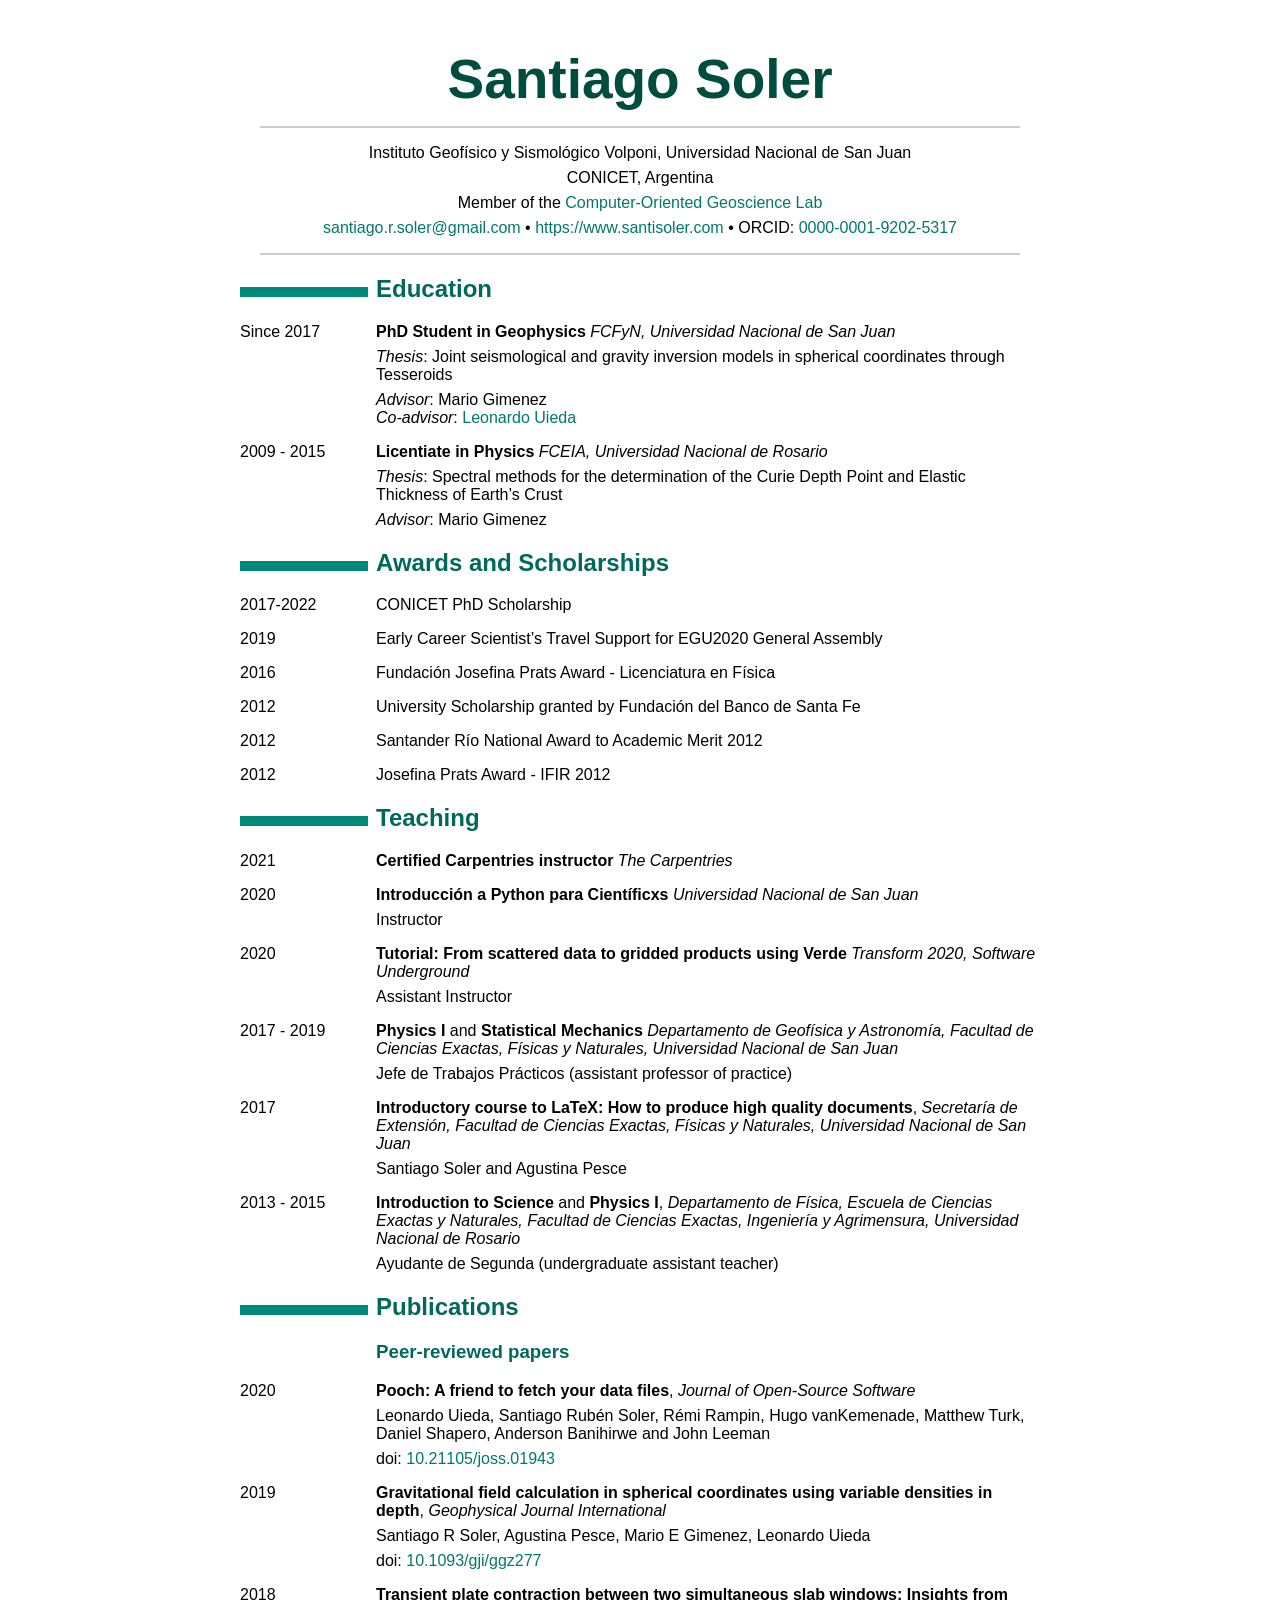
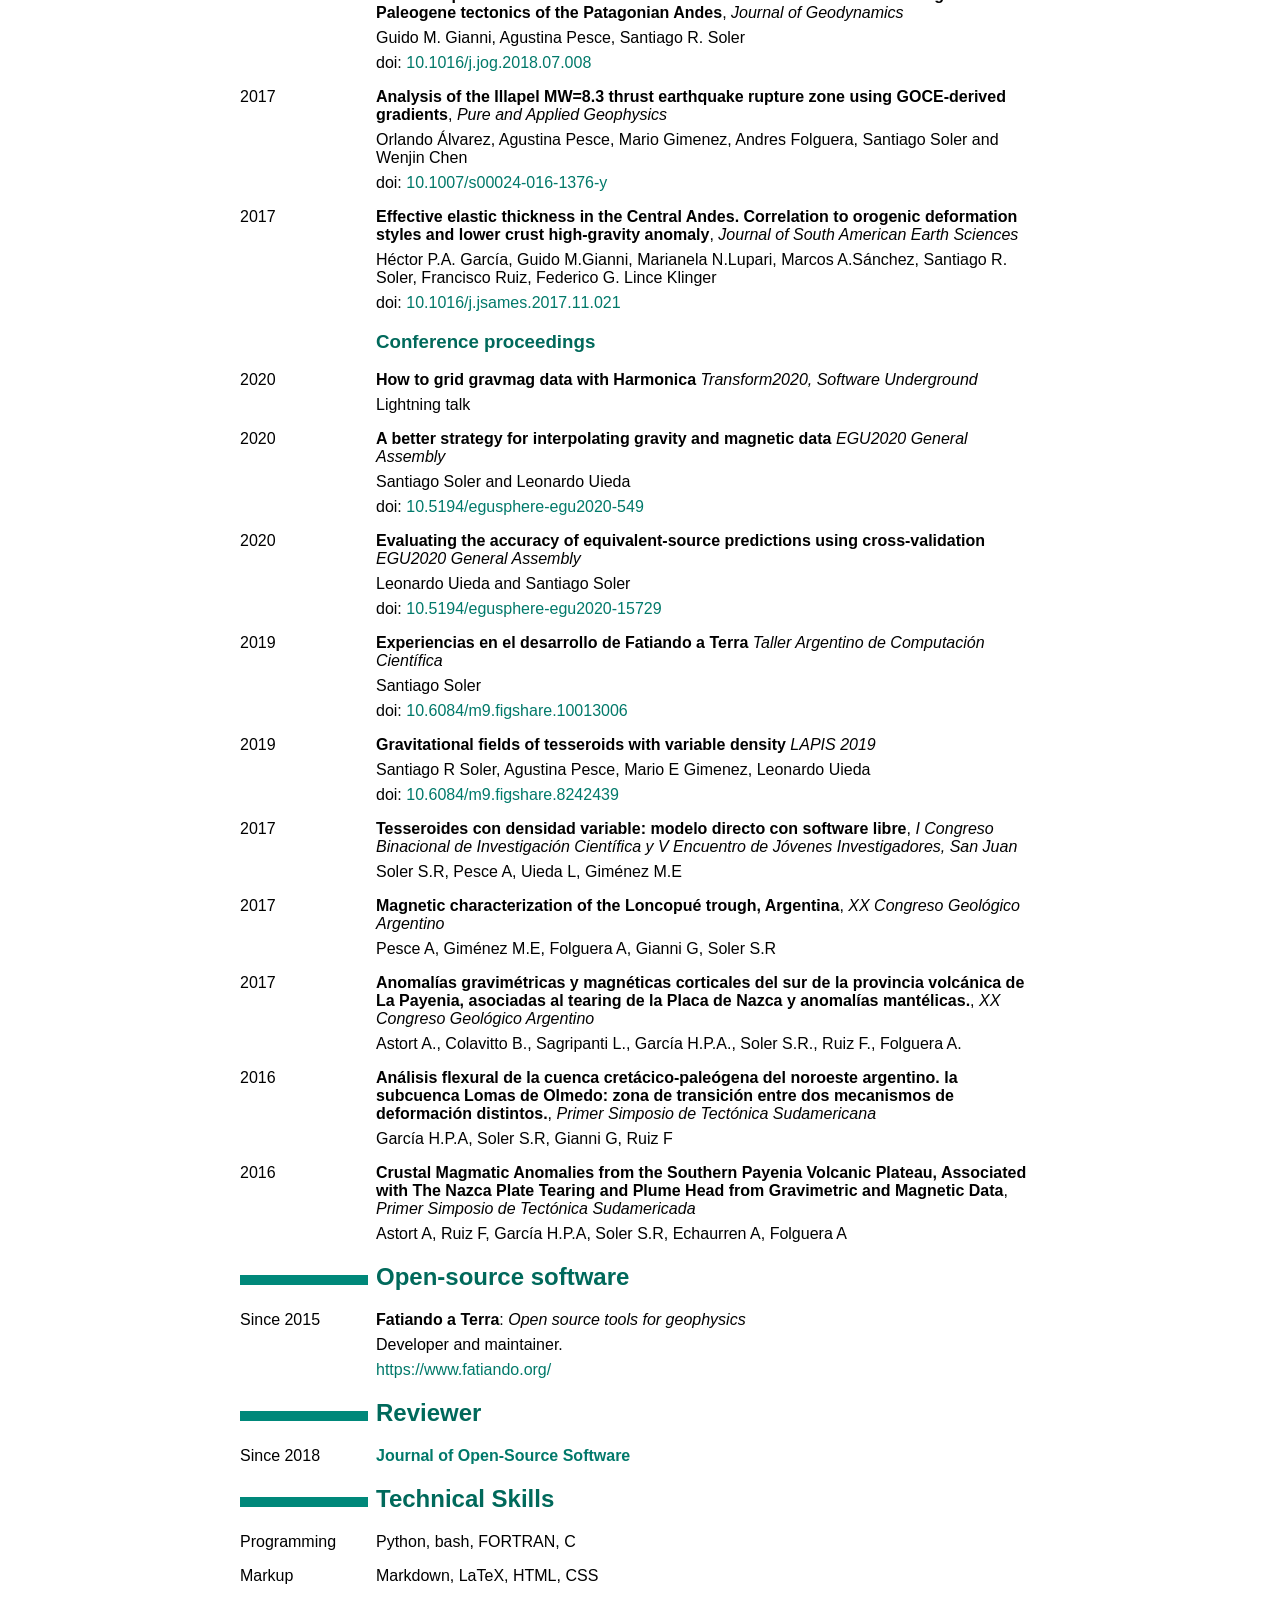
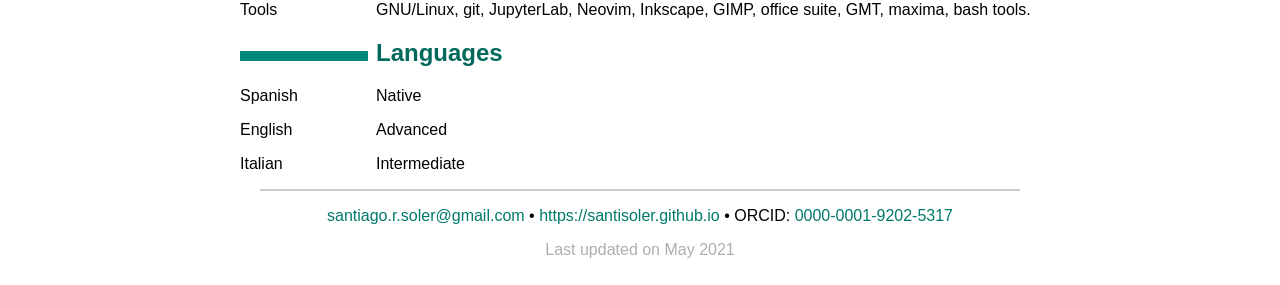
==== commit 42fe3ce7: "Deploying to gh-pages from @ santisoler/cv@61abf2015823dcc2065727122ee4105e80677914 🚀" ====
--- a/index.html
+++ b/index.html
@@ -29,7 +29,7 @@
 <p>Instituto Geofísico y Sismológico Volponi, Universidad Nacional de San Juan</p>
 <p>CONICET, Argentina</p>
 <p>Member of the <a href="https://www.compgeolab.org">Computer-Oriented Geoscience Lab</a></p>
-<p><a href="mailto:santiago.r.soler@gmail.com" class="email">santiago.r.soler@gmail.com</a> • <a href="https://santisoler.github.io">https://santisoler.github.io</a> • ORCID: <a href="https://orcid.org/0000-0001-9202-5317">0000-0001-9202-5317</a></p>
+<p><a href="mailto:santiago.r.soler@gmail.com" class="email">santiago.r.soler@gmail.com</a> • <a href="https://www.santisoler.com">https://www.santisoler.com</a> • ORCID: <a href="https://orcid.org/0000-0001-9202-5317">0000-0001-9202-5317</a></p>
 </blockquote>
 <hr />
 <h2 id="education">Education</h2>
@@ -211,7 +211,7 @@
 <p><a href="mailto:santiago.r.soler@gmail.com" class="email">santiago.r.soler@gmail.com</a> • <a href="https://santisoler.github.io">https://santisoler.github.io</a> • ORCID: <a href="https://orcid.org/0000-0001-9202-5317">0000-0001-9202-5317</a></p>
 </blockquote>
             <blockquote>
-    <p class="footer">Last updated on April 2021</p>
+    <p class="footer">Last updated on May 2021</p>
     </blockquote>
       </body>
 
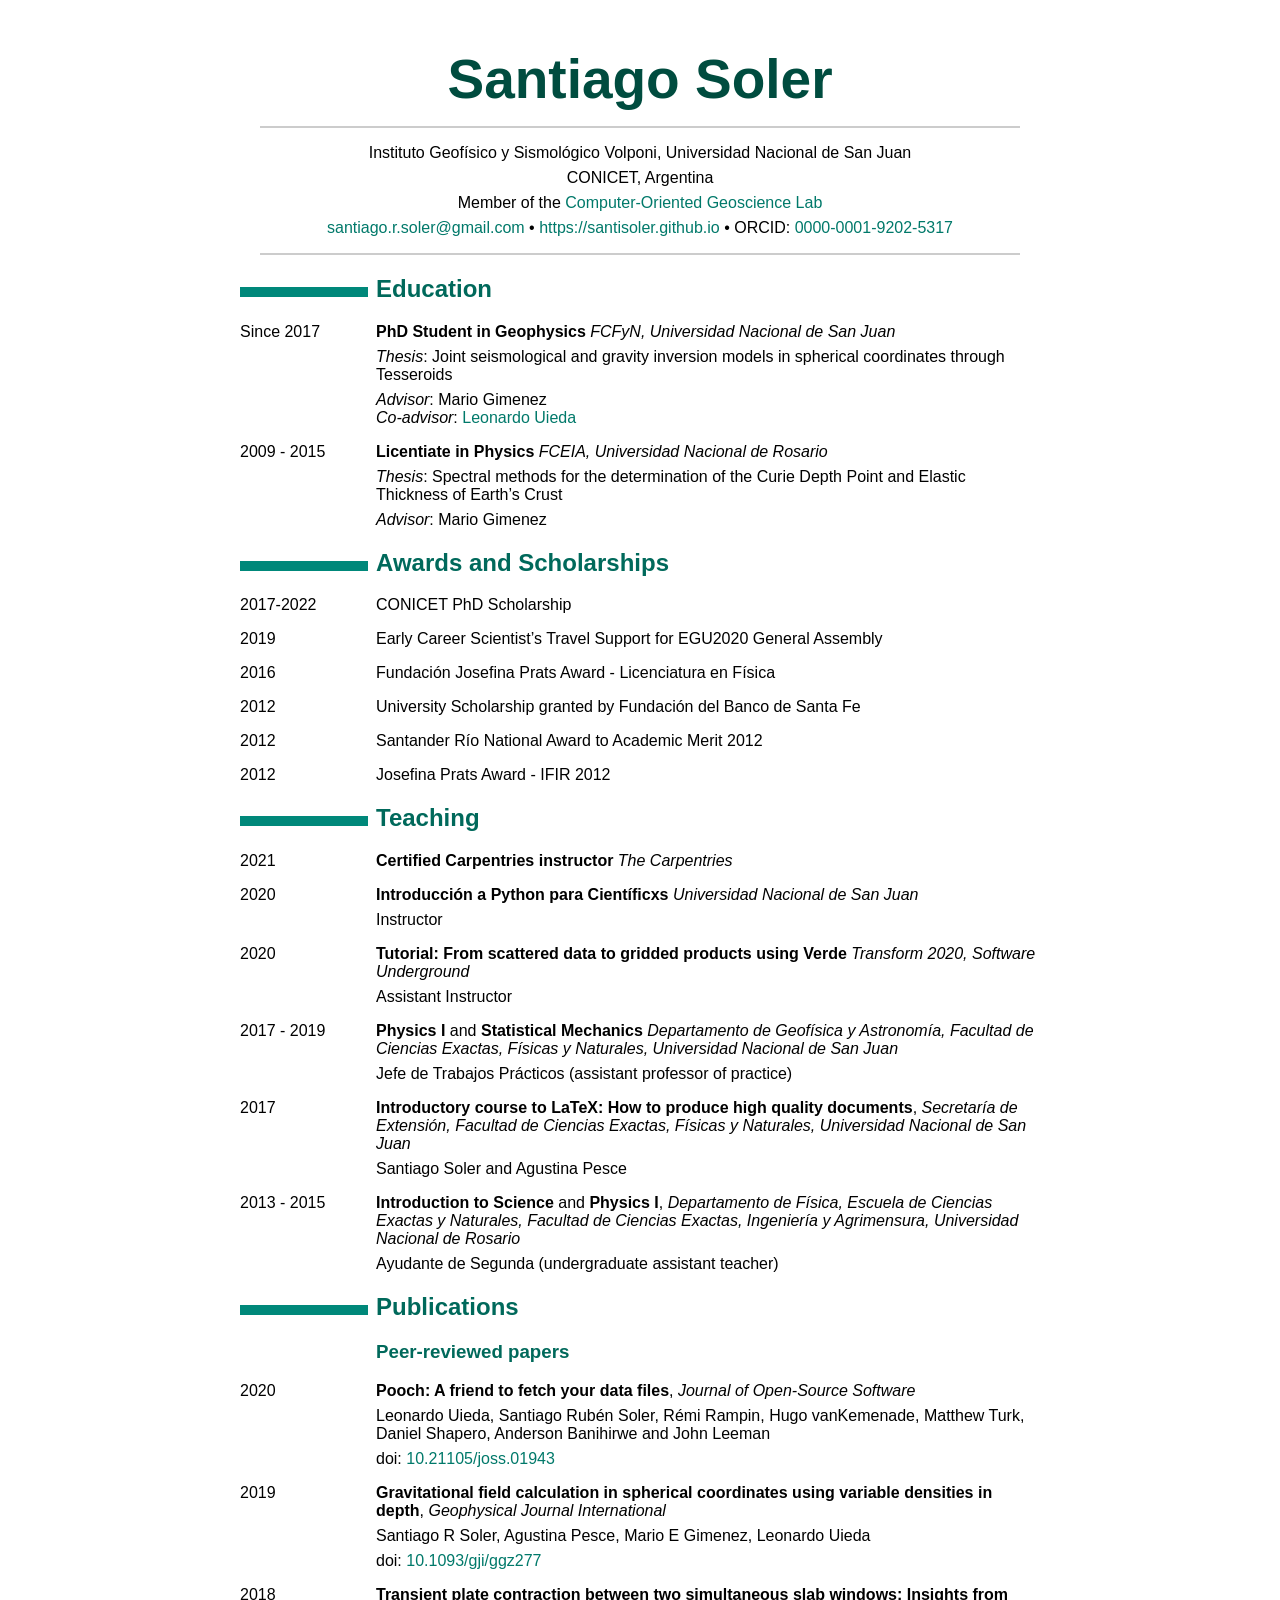
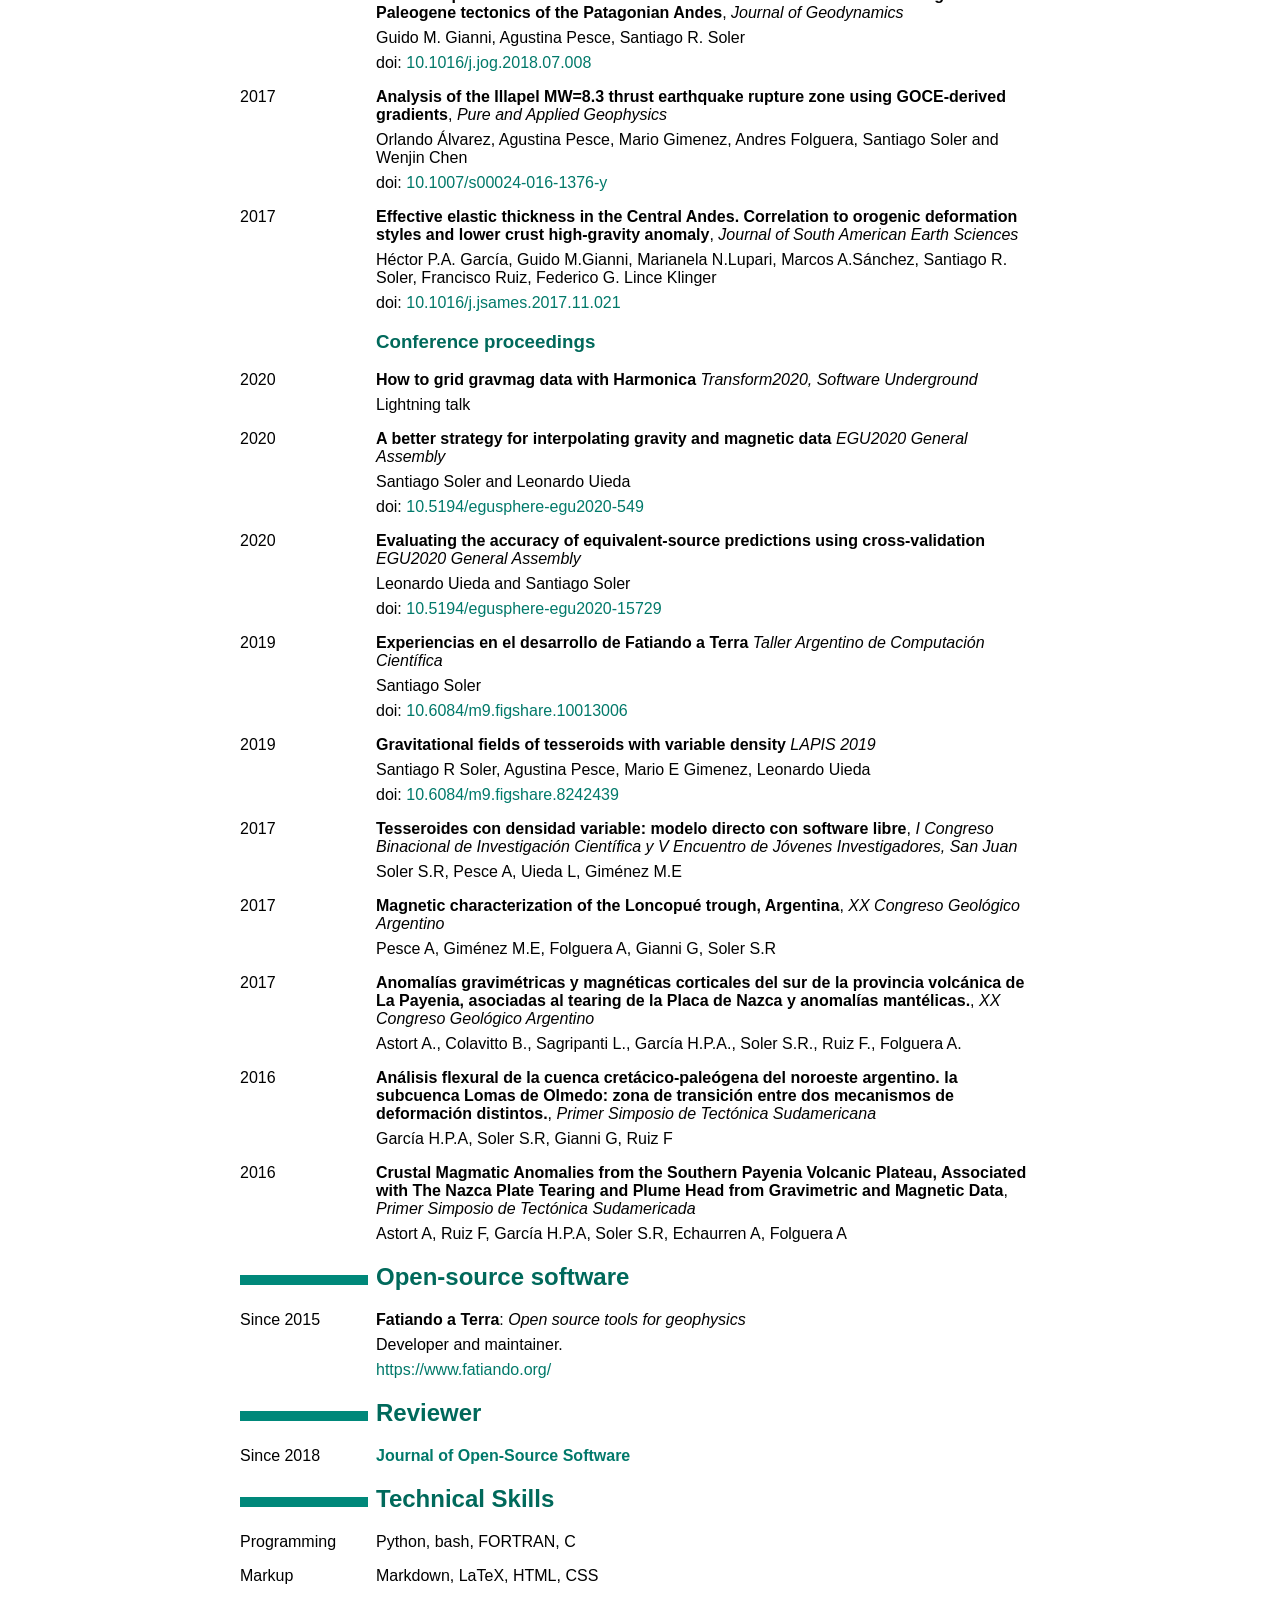
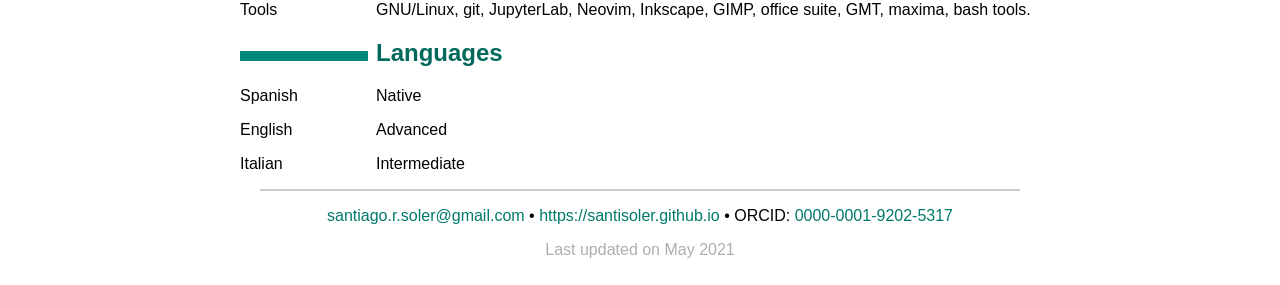
==== commit eb0254cf: "Deploying to gh-pages from @ santisoler/cv@e19a3d8d23179a76cc1dce76c0e9c4aa8e49dafe 🚀" ====
--- a/index.html
+++ b/index.html
@@ -29,7 +29,7 @@
 <p>Instituto Geofísico y Sismológico Volponi, Universidad Nacional de San Juan</p>
 <p>CONICET, Argentina</p>
 <p>Member of the <a href="https://www.compgeolab.org">Computer-Oriented Geoscience Lab</a></p>
-<p><a href="mailto:santiago.r.soler@gmail.com" class="email">santiago.r.soler@gmail.com</a> • <a href="https://www.santisoler.com">https://www.santisoler.com</a> • ORCID: <a href="https://orcid.org/0000-0001-9202-5317">0000-0001-9202-5317</a></p>
+<p><a href="mailto:santiago.r.soler@gmail.com" class="email">santiago.r.soler@gmail.com</a> • <a href="https://santisoler.github.io">https://santisoler.github.io</a> • ORCID: <a href="https://orcid.org/0000-0001-9202-5317">0000-0001-9202-5317</a></p>
 </blockquote>
 <hr />
 <h2 id="education">Education</h2>
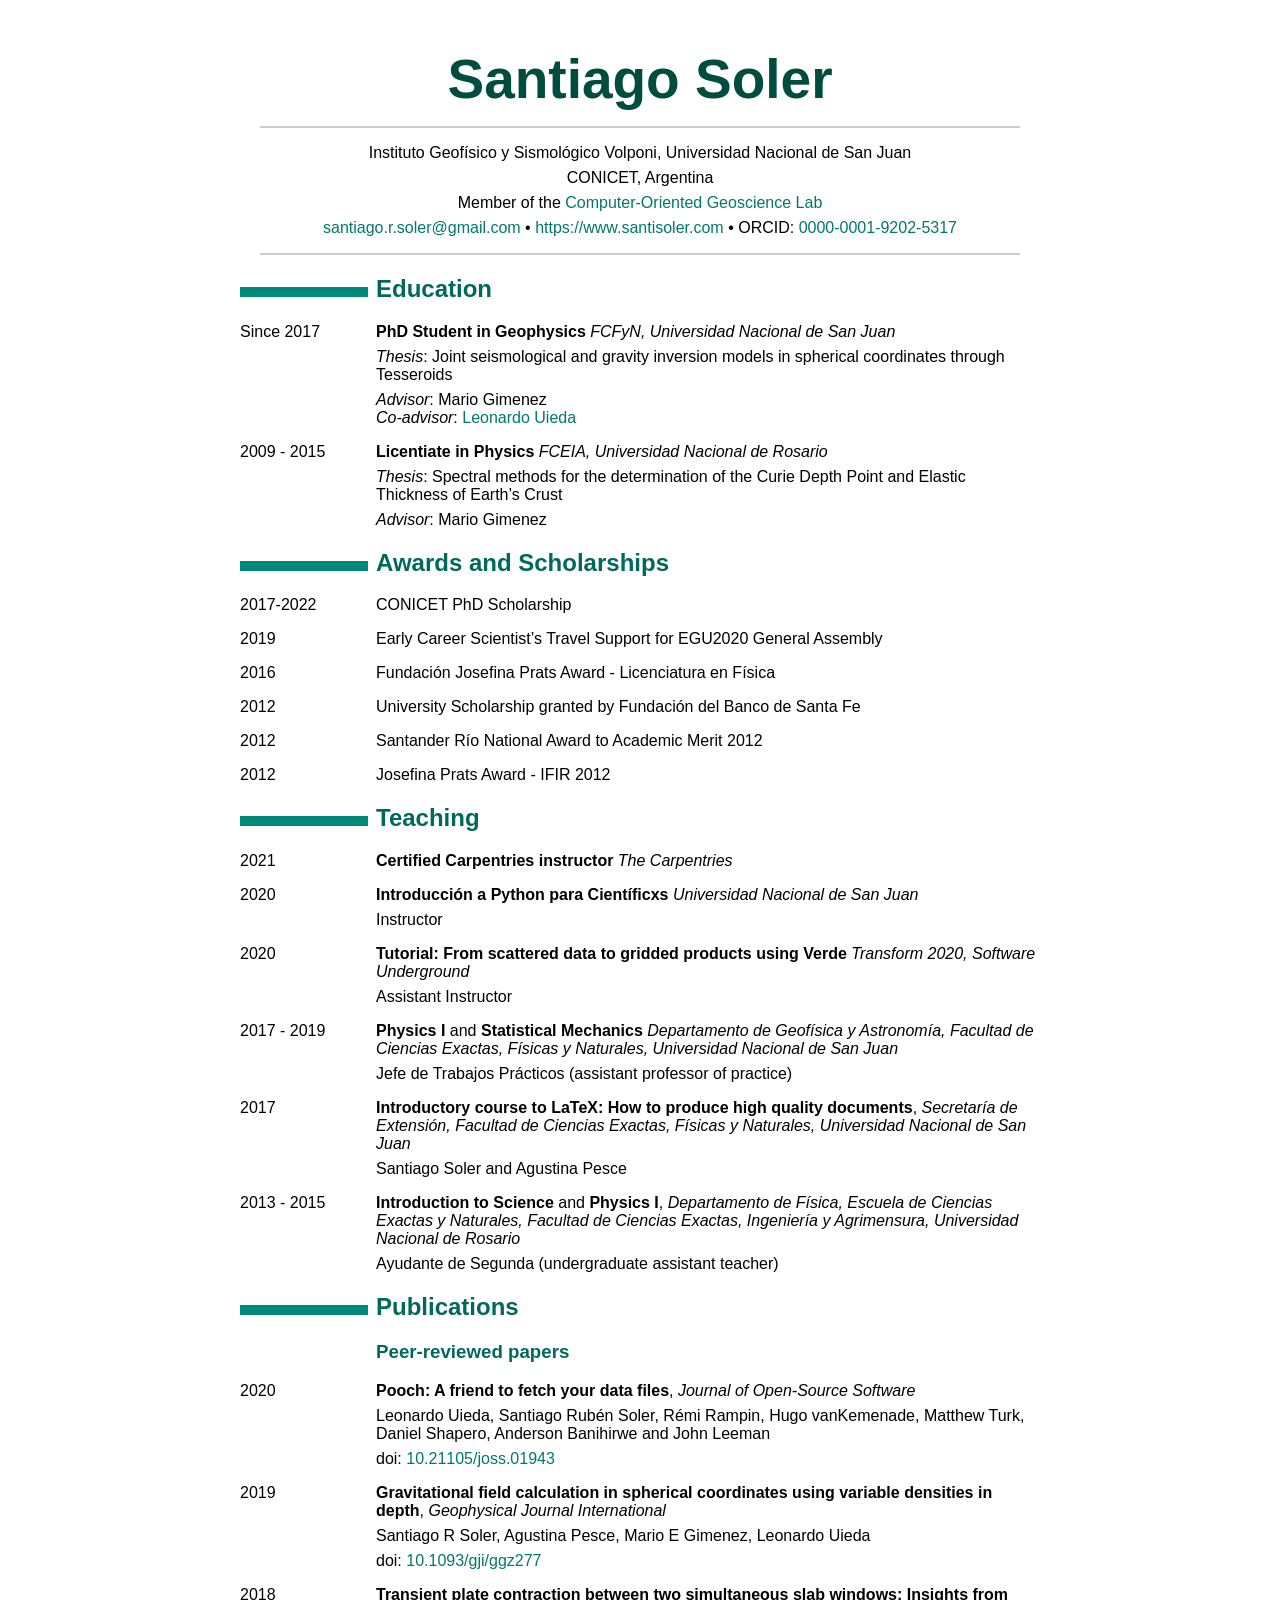
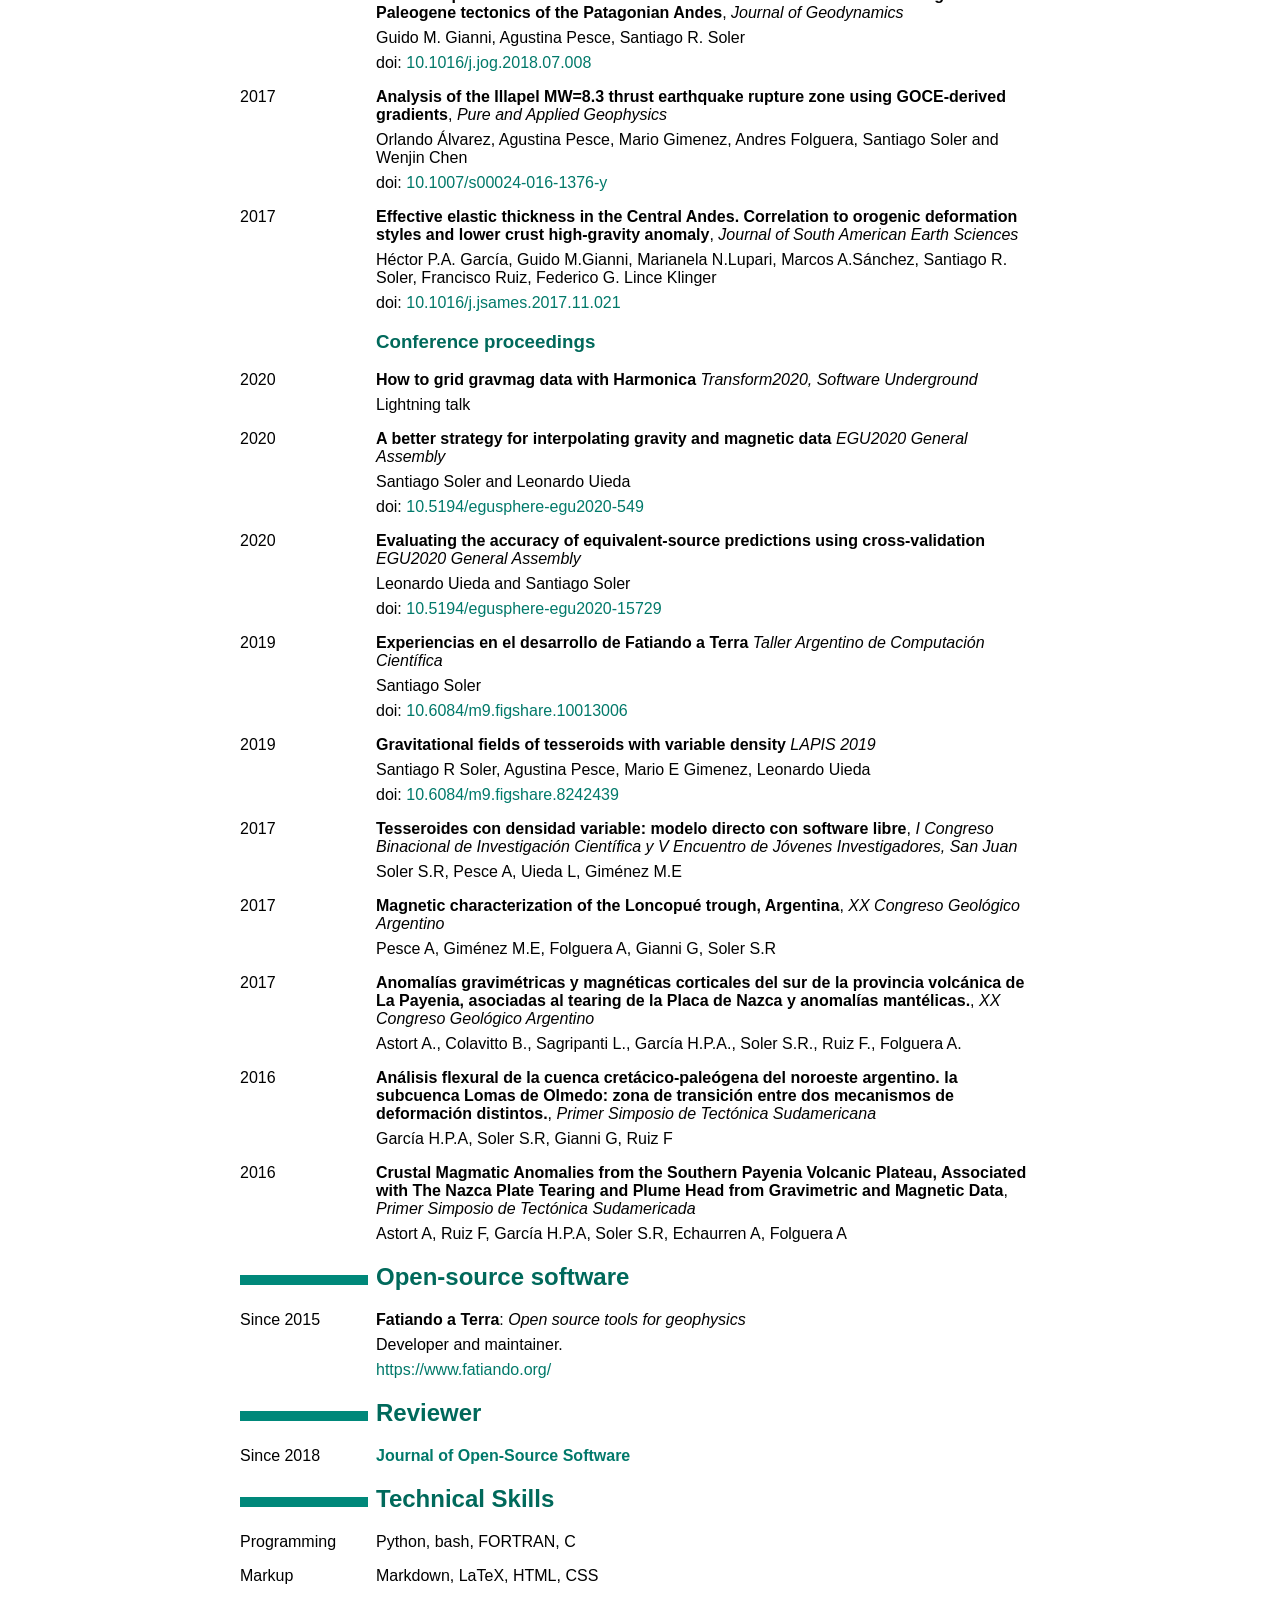
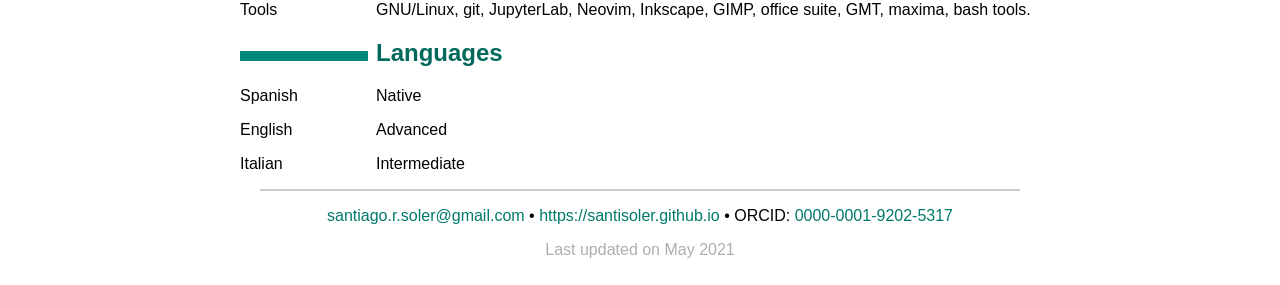
==== commit 73ecbd1c: "Deploying to gh-pages from @ santisoler/cv@2a808cdadf25c1d9bb19ee28aabd6e78673c479c 🚀" ====
--- a/index.html
+++ b/index.html
@@ -29,7 +29,7 @@
 <p>Instituto Geofísico y Sismológico Volponi, Universidad Nacional de San Juan</p>
 <p>CONICET, Argentina</p>
 <p>Member of the <a href="https://www.compgeolab.org">Computer-Oriented Geoscience Lab</a></p>
-<p><a href="mailto:santiago.r.soler@gmail.com" class="email">santiago.r.soler@gmail.com</a> • <a href="https://santisoler.github.io">https://santisoler.github.io</a> • ORCID: <a href="https://orcid.org/0000-0001-9202-5317">0000-0001-9202-5317</a></p>
+<p><a href="mailto:santiago.r.soler@gmail.com" class="email">santiago.r.soler@gmail.com</a> • <a href="https://www.santisoler.com">https://www.santisoler.com</a> • ORCID: <a href="https://orcid.org/0000-0001-9202-5317">0000-0001-9202-5317</a></p>
 </blockquote>
 <hr />
 <h2 id="education">Education</h2>
